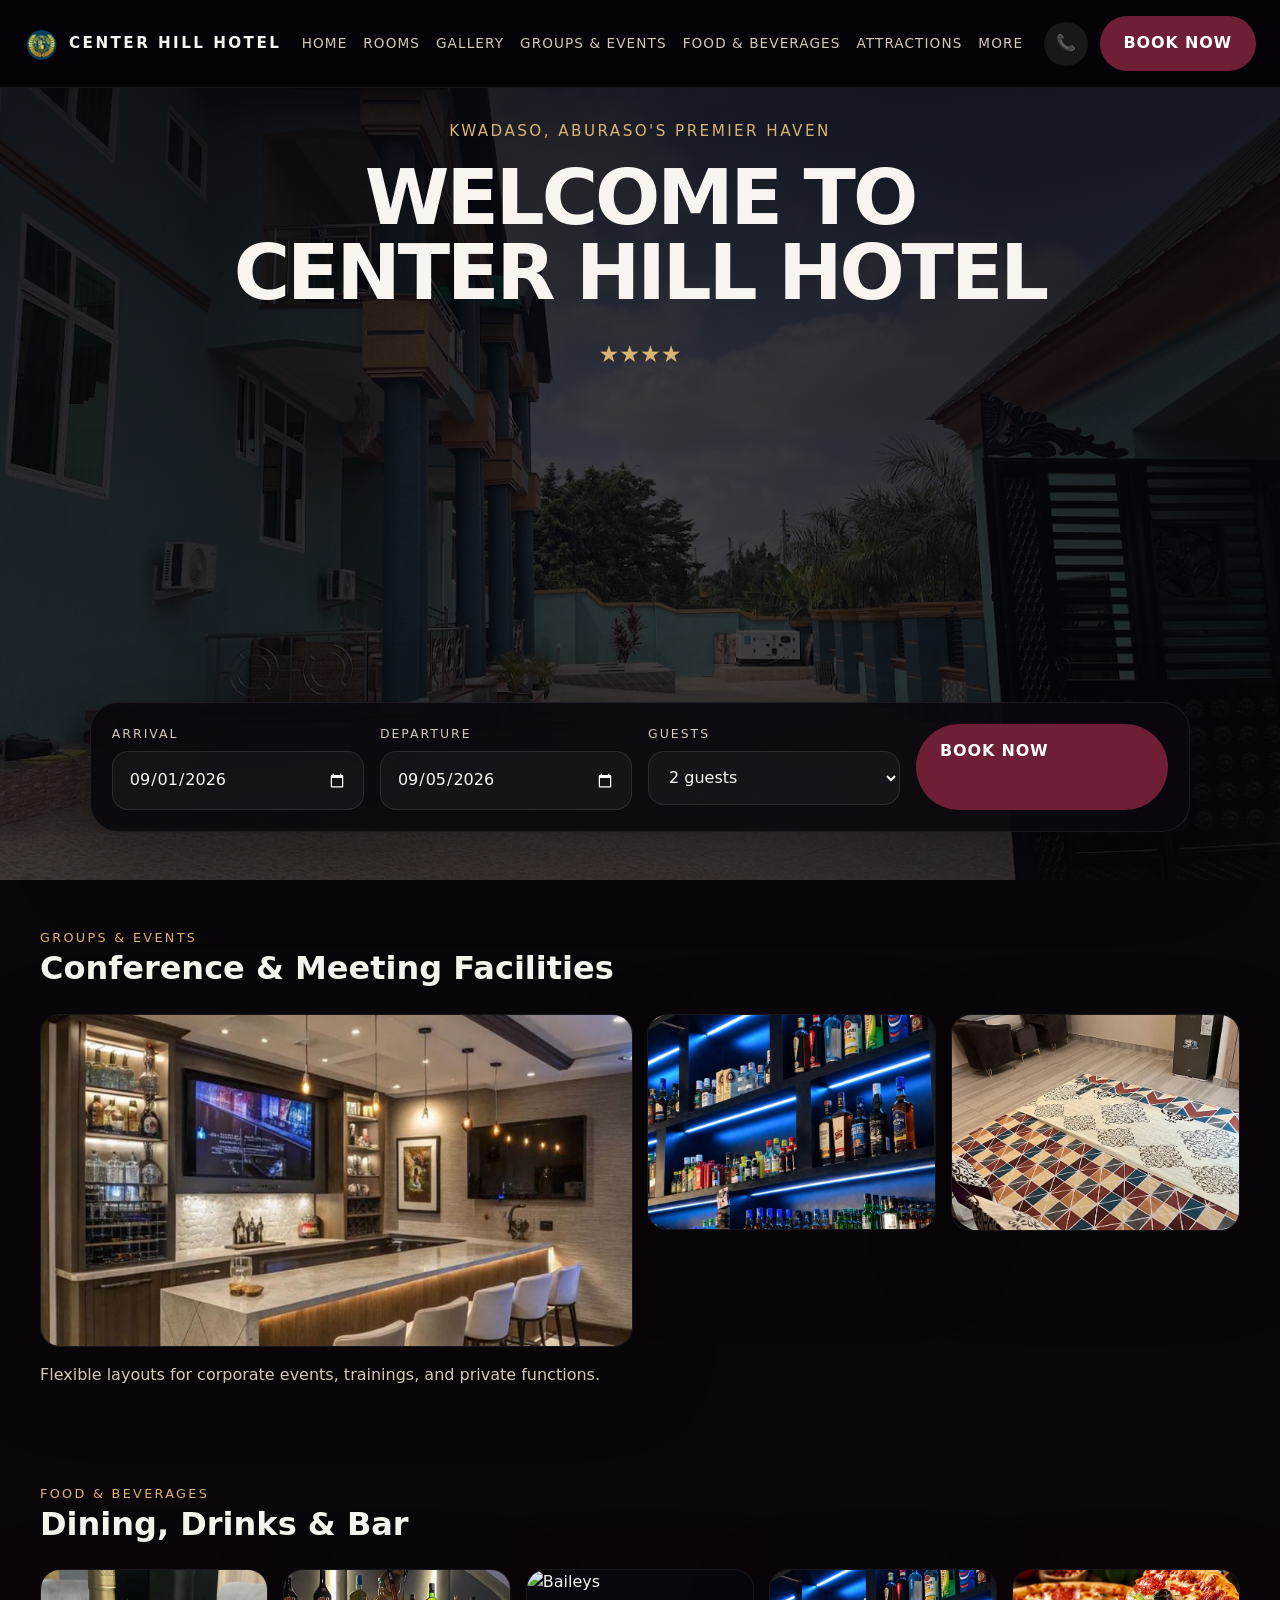
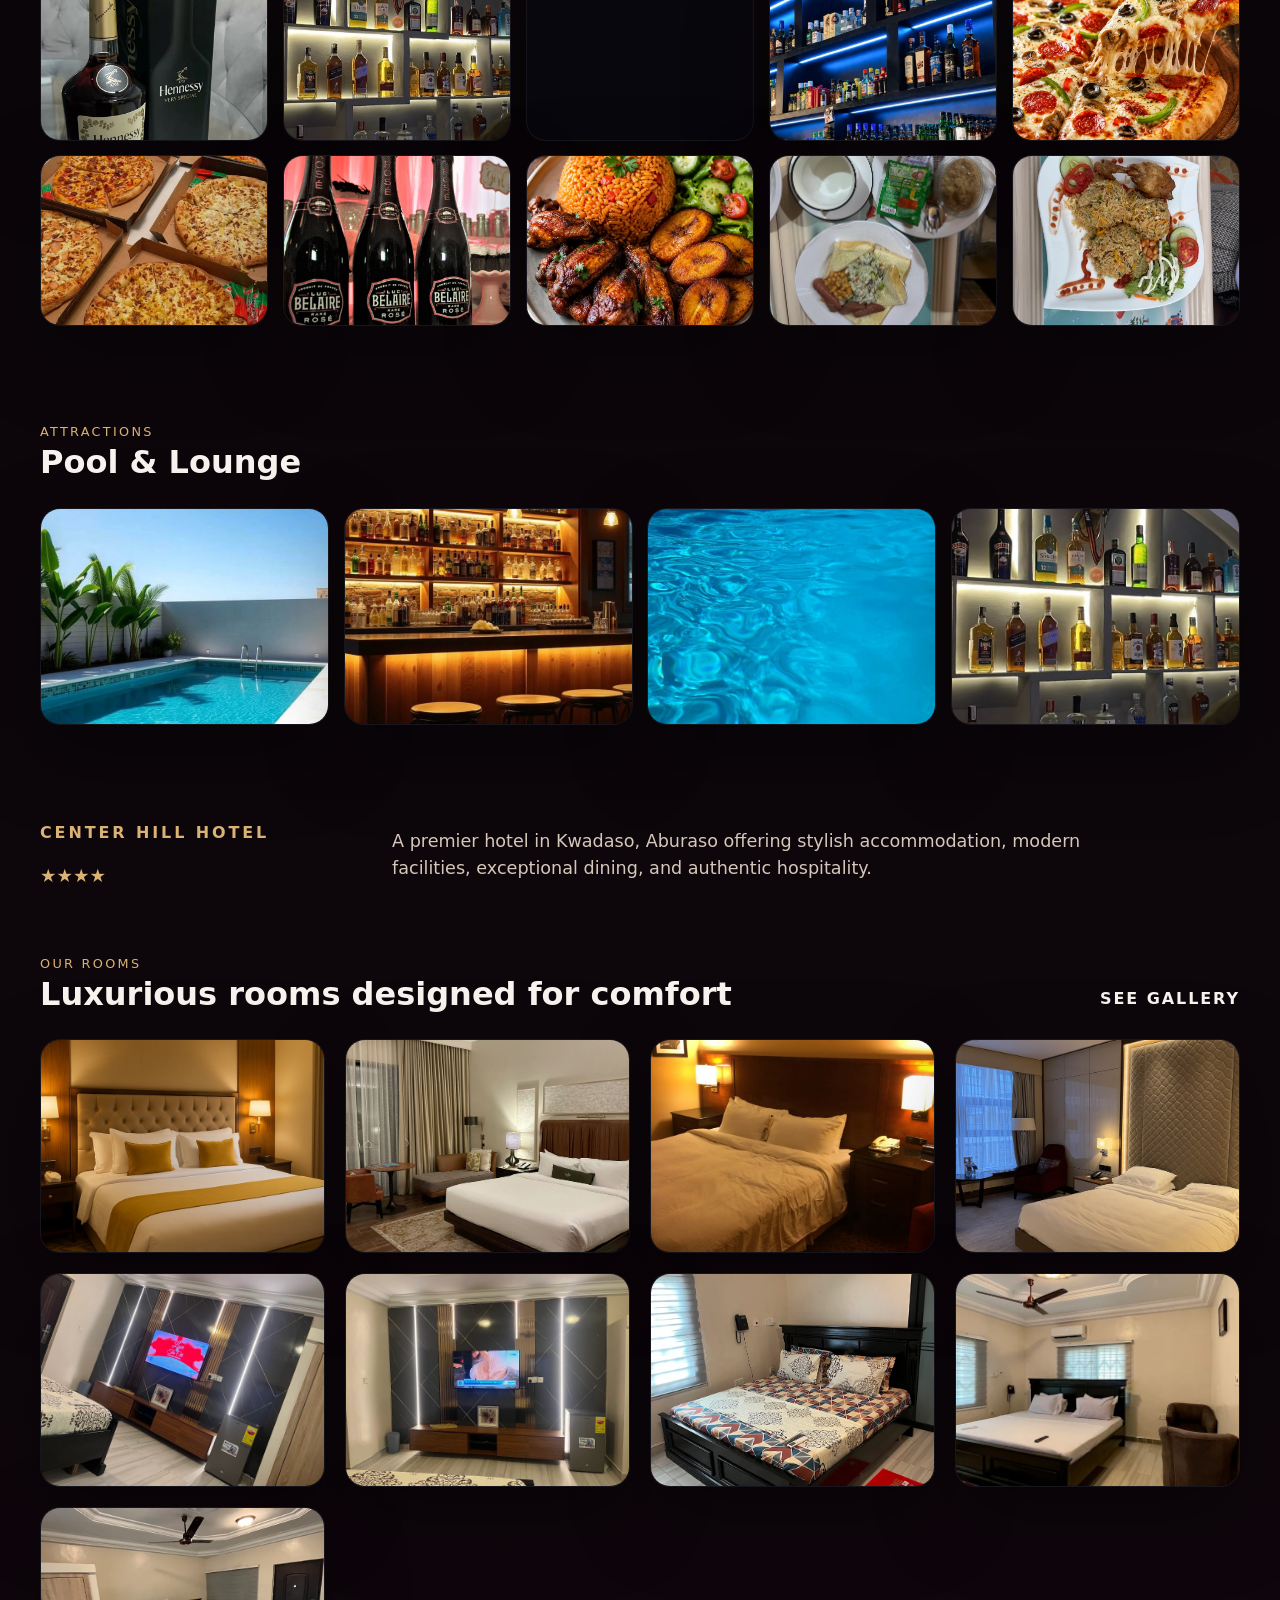
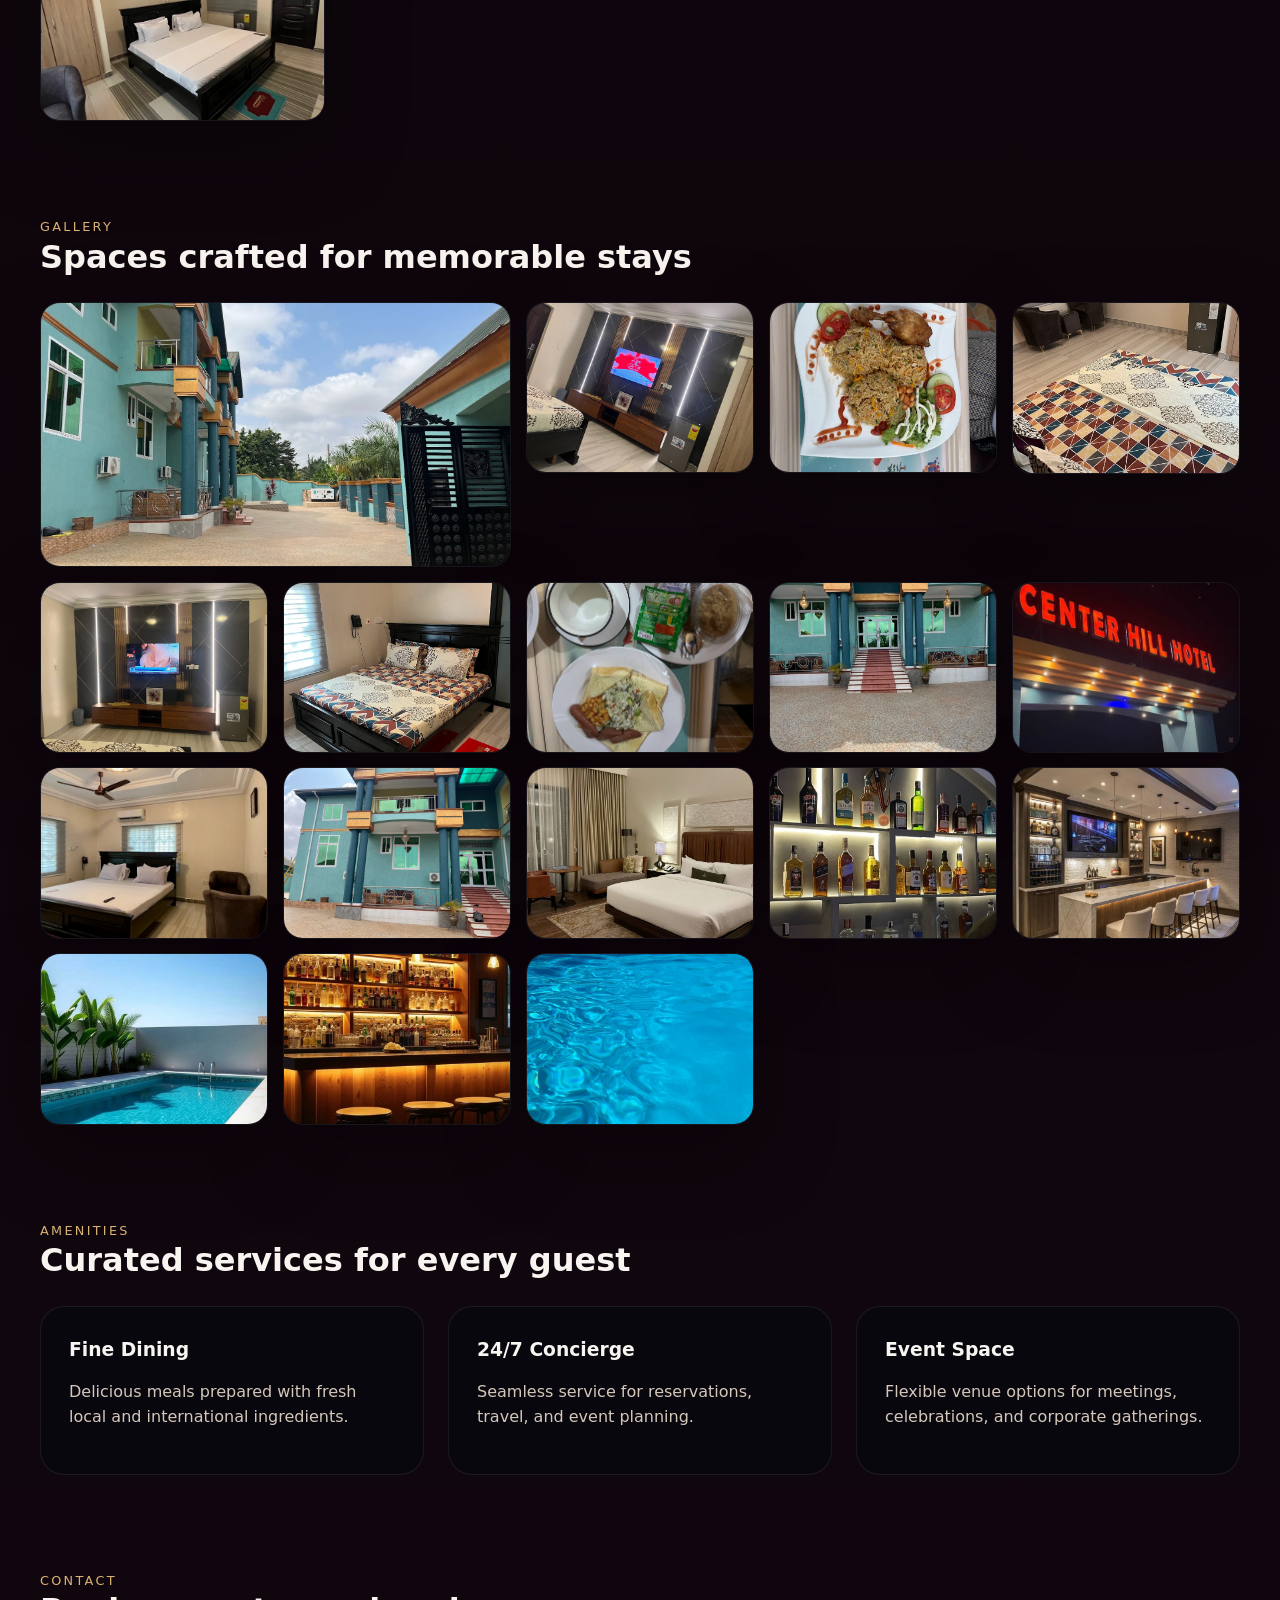
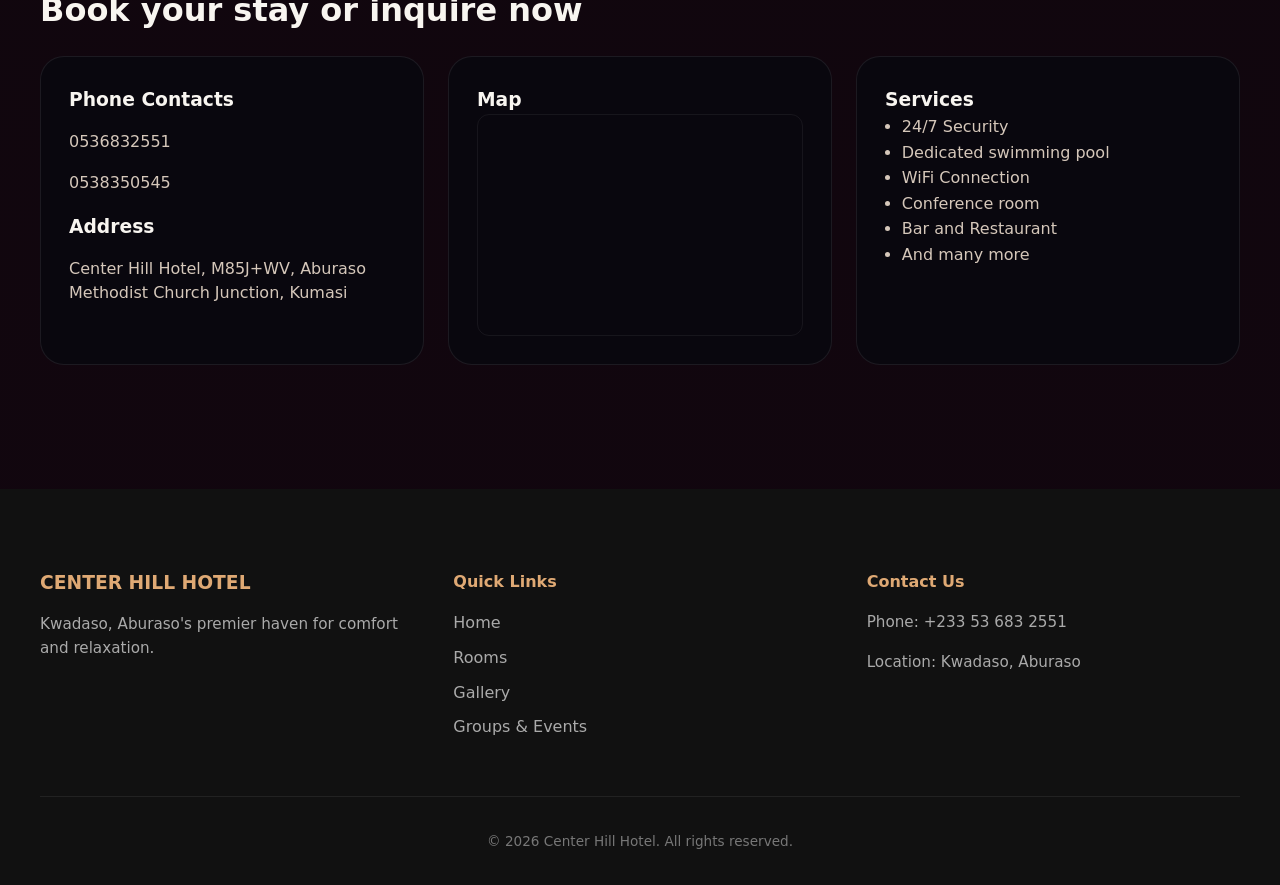
==== index.html @ 4c70d8c8 "Center Hill Hotel" ====
<!DOCTYPE html>
<html lang="en">
<head>
  <meta charset="UTF-8" />
  <meta name="viewport" content="width=device-width, initial-scale=1.0" />
  <title>CENTER HILL HOTEL</title>
  <link rel="stylesheet" href="styles.css" />
  <link rel="icon" type="image/png" href="logo.png" />
</head>
<body>
  <header class="site-header">
    <div class="header-inner">
      <div class="brand">
          <img src="logo.png" alt="Logo" class="header-logo">
        <span class="brand-logo">CENTER HILL HOTEL</span>
      </div>

      <nav class="site-nav" aria-label="Primary navigation">
        <a href="#home">HOME</a>
        <a href="#rooms">ROOMS</a>
        <a href="#gallery">GALLERY</a>
        <a href="#events">GROUPS & EVENTS</a>
        <a href="#food">FOOD & BEVERAGES</a>
        <a href="#attractions">ATTRACTIONS</a>
        <a href="#more">MORE</a>
      </nav>

      <div class="header-actions">
        <a href="tel:+233536832551" class="phone-action" aria-label="Call hotel">
          <span>📞</span>
        </a>
        <a href="booking.html" class="button button-primary">BOOK NOW</a>
      </div>
    </div>
  </header>

  <main>
    <section class="hero" id="home">
      <div class="hero-overlay"></div>
      <div class="hero-content">
        <p class="hero-subtitle">KWADASO, ABURASO'S PREMIER HAVEN</p>
        <h1>WELCOME TO CENTER HILL HOTEL</h1>
        <div class="hero-rating" aria-label="4-star hotel rating">
          <span>★</span><span>★</span><span>★</span><span>★</span>
        </div>
      </div>

      <div class="booking-panel" id="booking">
        <div class="booking-field">
          <label for="arrival">Arrival</label>
          <input type="date" id="arrival" value="2026-09-01" />
        </div>
        <div class="booking-field">
          <label for="departure">Departure</label>
          <input type="date" id="departure" value="2026-09-05" />
        </div>
        <div class="booking-field">
          <label for="guests">Guests</label>
          <select id="guests">
            <option>1 guest</option>
            <option selected>2 guests</option>
            <option>3 guests</option>
            <option>4 guests</option>
          </select>
        </div>
        <a class="button button-secondary" href="booking.html" role="button">BOOK NOW</a>
      </div>
    </section>

    <section class="section" id="events">
      <div class="section-header">
        <div>
          <p class="section-label">GROUPS & EVENTS</p>
          <h2>Conference & Meeting Facilities</h2>
        </div>
      </div>
      <div class="gallery-grid">
        <div class="gallery-card large-card">
          <img src="281543726623236.jpeg" alt="Conference room" />
        </div>
        <div class="gallery-card">
          <img src="bar.jpg" alt="Event bar" />
        </div>
        <div class="gallery-card">
          <img src="unnamed (3).jpeg" alt="Meeting setup" />
        </div>
      </div>
      <div style="margin-top:1rem;color:var(--text-muted)">Flexible layouts for corporate events, trainings, and private functions.</div>
    </section>

    <section class="section" id="food">
      <div class="section-header">
        <div>
          <p class="section-label">FOOD & BEVERAGES</p>
          <h2>Dining, Drinks & Bar</h2>
        </div>
      </div>
      <div class="gallery-grid">
        <div class="gallery-card"><img src="44543483812565491.jpg" alt="Food item" /></div>
        <div class="gallery-card"><img src="589267932539484603.jpeg" alt="Bar lounge" /></div>
        <div class="gallery-card"><img src="Baileys Caramel Salé.jpg" alt="Baileys" /></div>
        <div class="gallery-card"><img src="bar.jpg" alt="Bar" /></div>
        <div class="gallery-card"><img src="Delicious pizza.jpg" alt="Pizza" /></div>
        <div class="gallery-card"><img src="eat.jpg" alt="Dining" /></div>
        <div class="gallery-card"><img src="Luc Belaire Rare Rose from France.jpg" alt="Luc Belaire" /></div>
        <div class="gallery-card"><img src="Smoky Chicken, Jollof Rice & Sweet Fried Plantains.jpg" alt="Local dish" /></div>
        <div class="gallery-card"><img src="unnamed (7).jpeg" alt="Restaurant dining" /></div>
        <div class="gallery-card"><img src="unnamed (2).jpeg" alt="Food detail" /></div>
      </div>
    </section>

    <section class="section" id="attractions">
      <div class="section-header">
        <div>
          <p class="section-label">ATTRACTIONS</p>
          <h2>Pool & Lounge</h2>
        </div>
      </div>
      <div class="gallery-grid">
        <div class="gallery-card"><img src="22 Swimming Pool Designs for Refreshing Outdoor_.jpeg" alt="Swimming pool" /></div>
        <div class="gallery-card"><img src="30+ Modern Home Bar Ideas With Rustic And Industrial Touches - Terra Purely.jpeg" alt="Bar ideas" /></div>
        <div class="gallery-card"><img src="Summer pool .jpeg" alt="Outdoor pool" /></div>
        <div class="gallery-card"><img src="589267932539484603.jpeg" alt="Poolside bar" /></div>
      </div>
    </section>

    <section class="intro-section">
      <div class="intro-text">
        <p class="small-label">CENTER HILL HOTEL</p>
        <div class="intro-rating" aria-label="4-star hotel rating">
          <span>★</span><span>★</span><span>★</span><span>★</span>
        </div>
      </div>
      <p class="intro-copy">
        A premier hotel in Kwadaso, Aburaso offering stylish accommodation, modern facilities, exceptional dining, and authentic hospitality.
      </p>
    </section>

    <section class="section" id="rooms">
      <div class="section-header">
        <div>
          <p class="section-label">OUR ROOMS</p>
          <h2>Luxurious rooms designed for comfort</h2>
        </div>
        <a href="#gallery" class="section-link">See gallery</a>
      </div>
      <div class="room-grid">
        <article class="room-card"><img src="City View from Room.jpeg" alt="City view room" /><div class="room-card-body"><h3>City View Room</h3></div></article>
        <article class="room-card"><img src="Luxury hotel room.jpeg" alt="Luxury room" /><div class="room-card-body"><h3>Luxury Room</h3></div></article>
        <article class="room-card"><img src="My room in Marriot  Hotel in Connecticut .jpeg" alt="Marriott style room" /><div class="room-card-body"><h3>Premium Suite</h3></div></article>
        <article class="room-card"><img src="room.jpeg" alt="Standard room" /><div class="room-card-body"><h3>Standard Room</h3></div></article>
        <article class="room-card"><img src="unnamed (1).jpeg" alt="Signature suite" /><div class="room-card-body"><h3>Signature Suite</h3></div></article>
        <article class="room-card"><img src="unnamed (5).jpeg" alt="Deluxe room" /><div class="room-card-body"><h3>Deluxe Room</h3></div></article>
        <article class="room-card"><img src="unnamed (6).jpeg" alt="Superior room" /><div class="room-card-body"><h3>Superior Room</h3></div></article>
        <article class="room-card"><img src="unnamed (10).jpeg" alt="Family room" /><div class="room-card-body"><h3>Family Room</h3></div></article>
        <article class="room-card"><img src="unnamed.jpeg" alt="Comfort room" /><div class="room-card-body"><h3>Comfort Room</h3></div></article>
      </div>
    </section>

    <section class="section" id="gallery">
      <div class="section-header">
        <div>
          <p class="section-label">GALLERY</p>
          <h2>Spaces crafted for memorable stays</h2>
        </div>
      </div>
      <div class="gallery-grid">
        <div class="gallery-card large-card">
          <img src="unnamed (12).jpeg" alt="Hotel entrance and exterior" />
        </div>
        <div class="gallery-card">
          <img src="unnamed (1).jpeg" alt="Luxury suite" />
        </div>
        <div class="gallery-card">
          <img src="unnamed (2).jpeg" alt="Interior corridor" />
        </div>
        <div class="gallery-card">
          <img src="unnamed (3).jpeg" alt="Reception lounge" />
        </div>
        <div class="gallery-card">
          <img src="unnamed (5).jpeg" alt="Guest seating area" />
        </div>
        <div class="gallery-card">
          <img src="unnamed (6).jpeg" alt="Bedroom interior" />
        </div>
        <div class="gallery-card">
          <img src="unnamed (7).jpeg" alt="Dining and lounge area" />
        </div>
        <div class="gallery-card">
          <img src="unnamed (8).jpeg" alt="Elegant hotel interior" />
        </div>
        <div class="gallery-card">
          <img src="unnamed (9).jpeg" alt="Relaxing seating" />
        </div>
        <div class="gallery-card">
          <img src="unnamed (10).jpeg" alt="Hotel feature detail" />
        </div>
        <div class="gallery-card">
          <img src="unnamed (11).jpeg" alt="Comfortable lounge" />
        </div>
        <div class="gallery-card">
          <img src="Luxury hotel room.jpg" alt="Stylish hotel feature" />
        </div>
        <div class="gallery-card">
          <img src="589267932539484603.jpeg" alt="Bar lounge detail" />
        </div>
        <div class="gallery-card">
          <img src="281543726623236.jpeg" alt="Hotel interior feature" />
        </div>
        <div class="gallery-card">
          <img src="22 Swimming Pool Designs for Refreshing Outdoor_.jpeg" alt="Outdoor pool area" />
        </div>
        <div class="gallery-card">
          <img src="30+ Modern Home Bar Ideas With Rustic And Industrial Touches - Terra Purely.jpeg" alt="Beverage lounge" />
        </div>
        <div class="gallery-card">
          <img src="Summer pool .jpeg" alt="Swimming pool area" />
        </div>
      </div>
    </section>

    <section class="section" id="amenities">
      <div class="section-header">
        <div>
          <p class="section-label">AMENITIES</p>
          <h2>Curated services for every guest</h2>
        </div>
      </div>
      <div class="amenities-grid">
        <div class="amenity-item">
          <h3>Fine Dining</h3>
          <p>Delicious meals prepared with fresh local and international ingredients.</p>
        </div>
        <div class="amenity-item">
          <h3>24/7 Concierge</h3>
          <p>Seamless service for reservations, travel, and event planning.</p>
        </div>
        <div class="amenity-item">
          <h3>Event Space</h3>
          <p>Flexible venue options for meetings, celebrations, and corporate gatherings.</p>
        </div>
      </div>
    </section>

    <section class="section contact-section" id="contact">
      <div class="section-header">
        <div>
          <p class="section-label">CONTACT</p>
          <h2>Book your stay or inquire now</h2>
        </div>
      </div>
      <div class="contact-grid">
        <div>
          <h3>Phone Contacts</h3>
          <p><a href="tel:+233536832551">0536832551</a></p>
          <p><a href="tel:+233538350545">0538350545</a></p>
          <h3 style="margin-top:1rem">Address</h3>
          <p>Center Hill Hotel, M85J+WV, Aburaso Methodist Church Junction, Kumasi</p>
        </div>
        <div>
          <h3>Map</h3>
          <div style="border-radius:12px;overflow:hidden;border:1px solid rgba(255,255,255,0.06)">
            <iframe
              src="https://www.google.com/maps?q=Center+Hill+Hotel+M85J+WV+Aburaso+Methodist+Church+Junction+Kumasi&output=embed"
              width="100%"
              height="220"
              style="border:0;display:block"
              loading="lazy"
              referrerpolicy="no-referrer-when-downgrade"></iframe>
          </div>
        </div>
        <div>
          <h3>Services</h3>
          <ul style="color:var(--text-muted);margin:0;padding-left:1.05rem;line-height:1.6">
            <li>24/7 Security</li>
            <li>Dedicated swimming pool</li>
            <li>WiFi Connection</li>
            <li>Conference room</li>
            <li>Bar and Restaurant</li>
            <li>And many more</li>
          </ul>
        </div>
      </div>
    </section>
  </main>
  <footer class="site-footer">
    <div class="footer-inner">
        <div class="footer-brand">
            <h3>CENTER HILL HOTEL</h3>
            <p>Kwadaso, Aburaso's premier haven for comfort and relaxation.</p>
        </div>
        <div class="footer-links">
            <h4>Quick Links</h4>
            <ul>
                <li><a href="#home">Home</a></li>
                <li><a href="#rooms">Rooms</a></li>
                <li><a href="#gallery">Gallery</a></li>
                <li><a href="#events">Groups & Events</a></li>
            </ul>
        </div>
        <div class="footer-contact">
            <h4>Contact Us</h4>
            <p>Phone: +233 53 683 2551</p>
            <p>Location: Kwadaso, Aburaso</p>
        </div>
    </div>
    <div class="footer-bottom">
        <p>&copy; 2026 Center Hill Hotel. All rights reserved.</p>
    </div>
</footer>
</body>
</html>
---- styles.css ----
:root {
  color-scheme: dark;
  --bg: #080308;
  --panel: rgba(5, 4, 11, 0.9);
  --surface: rgba(255, 255, 255, 0.98);
  --text: #f8f5f0;
  --text-muted: #d5c7ba;
  --accent: #6e1f35;
  --accent-strong: #4a1020;
  --gold: #d9b274;
  --border: rgba(255, 255, 255, 0.1);
  --shadow: 0 28px 80px rgba(0, 0, 0, 0.35);
}

* {
  box-sizing: border-box;
}

html, body {
  margin: 0;
  min-height: 100%;
  font-family: Inter, system-ui, -apple-system, BlinkMacSystemFont, "Segoe UI", sans-serif;
  background: linear-gradient(180deg, #090608 0%, #12060f 100%);
  color: var(--text);
}

body {
  line-height: 1.55;
}

a {
  color: inherit;
  text-decoration: none;
}

button,
input,
select {
  font: inherit;
}

.site-header {
  position: sticky;
  top: 0;
  z-index: 50;
  background: rgba(6, 4, 9, 0.92);
  border-bottom: 1px solid rgba(255, 255, 255, 0.08);
  backdrop-filter: blur(18px);
}

.header-inner {
  max-width: 1280px;
  margin: 0 auto;
  display: flex;
  align-items: center;
  justify-content: space-between;
  gap: 1rem;
  padding: 1rem 1.5rem;
}

.brand {
  font-weight: 700;
  letter-spacing: 0.16em;
  text-transform: uppercase;
  font-size: 0.95rem;
}

.site-nav {
  display: flex;
  flex-wrap: wrap;
  justify-content: center;
  gap: 1rem;
  flex: 1;
}

.site-nav a {
  font-size: 0.85rem;
  letter-spacing: 0.08em;
  color: var(--text-muted);
  transition: color 0.24s ease;
}

.site-nav a:hover {
  color: var(--text);
}

.header-actions {
  display: flex;
  align-items: center;
  gap: 0.75rem;
}

.phone-action {
  display: inline-flex;
  align-items: center;
  justify-content: center;
  width: 44px;
  height: 44px;
  border-radius: 50%;
  background: rgba(255, 255, 255, 0.08);
  color: var(--text);
}

.button {
  border: none;
  border-radius: 999px;
  padding: 0.95rem 1.5rem;
  font-weight: 700;
  letter-spacing: 0.05em;
  cursor: pointer;
}

.button-primary,
.button-secondary {
  background: var(--accent);
  color: white;
}

.hero {
  position: relative;
  min-height: 88vh;
  background-image: linear-gradient(180deg, rgba(7, 5, 10, 0.82) 0%, rgba(7, 5, 10, 0.6) 100%), url("unnamed (12).jpeg");
  background-size: cover;
  background-position: center;
  display: flex;
  flex-direction: column;
  justify-content: center;
  align-items: center;
  padding: 2rem 1.5rem 3rem;
}

.hero-overlay {
  position: absolute;
  inset: 0;
  background: radial-gradient(circle at center, rgba(12, 8, 16, 0.12) 0%, rgba(5, 4, 11, 0.42) 60%);
  z-index: 0;
}

.hero-content,
.booking-panel,
.intro-section,
.section {
  position: relative;
  width: min(1200px, 100%);
  margin: 0 auto;
}

.hero-content {
  text-align: center;
  z-index: 2;
  max-width: 820px;
}

.hero-subtitle {
  margin: 0 0 1rem;
  font-size: 0.95rem;
  letter-spacing: 0.16em;
  color: var(--gold);
}

.hero h1 {
  margin: 0;
  font-size: clamp(3rem, 6vw, 5.8rem);
  line-height: 0.98;
  letter-spacing: -0.04em;
}

.hero-rating {
  margin-top: 1.6rem;
  font-size: 1.45rem;
  color: var(--gold);
}

.booking-panel {
  z-index: 3;
  margin-top: auto;
  width: min(1100px, 100%);
  display: grid;
  grid-template-columns: repeat(4, minmax(0, 1fr));
  gap: 1rem;
  padding: 1.3rem;
  background: rgba(10, 8, 15, 0.92);
  border: 1px solid rgba(255, 255, 255, 0.08);
  border-radius: 28px;
  box-shadow: var(--shadow);
}

.booking-field {
  display: flex;
  flex-direction: column;
  gap: 0.5rem;
}

.booking-field label {
  font-size: 0.78rem;
  text-transform: uppercase;
  letter-spacing: 0.16em;
  color: var(--text-muted);
}

.booking-field input,
.booking-field select {
  width: 100%;
  border: 1px solid rgba(255, 255, 255, 0.1);
  border-radius: 16px;
  padding: 0.95rem 1rem;
  background: rgba(255, 255, 255, 0.04);
  color: var(--text);
}

.booking-field input::placeholder,
.booking-field select::placeholder {
  color: var(--text-muted);
}

.intro-section {
  display: grid;
  grid-template-columns: 320px 1fr;
  gap: 2rem;
  align-items: center;
  padding: 3rem 0 1rem;
}

.intro-text {
  display: flex;
  flex-direction: column;
  gap: 1rem;
}

.small-label {
  margin: 0;
  color: var(--gold);
  font-weight: 700;
  letter-spacing: 0.18em;
}

.intro-rating {
  color: var(--gold);
  font-size: 1.15rem;
}

.intro-copy {
  margin: 0;
  font-size: 1.1rem;
  max-width: 720px;
  color: var(--text-muted);
}

.section {
  padding: 3rem 0;
}

.section-header {
  display: flex;
  justify-content: space-between;
  align-items: flex-end;
  gap: 1rem;
  margin-bottom: 1.75rem;
}

.section-label {
  margin: 0;
  font-size: 0.8rem;
  letter-spacing: 0.18em;
  color: var(--gold);
}

.section h2,
.section h3 {
  margin: 0.25rem 0 0;
}

.section h2 {
  font-size: clamp(2rem, 2.4vw, 3rem);
  line-height: 1.05;
}

.section-link {
  color: var(--text);
  font-weight: 700;
  text-transform: uppercase;
  letter-spacing: 0.12em;
}

.room-grid {
  display: grid;
  grid-template-columns: repeat(auto-fit, minmax(260px, 1fr));
  gap: 1.25rem;
}

.room-card,
.gallery-card {
  overflow: hidden;
  border-radius: 20px;
  border: 1px solid rgba(255, 255, 255, 0.06);
  background: rgba(10, 8, 15, 0.94);
  box-shadow: var(--shadow);
  aspect-ratio: 4 / 3;
  display: block;
}

.room-card img,
.gallery-card img {
  width: 100%;
  height: 100%;
  display: block;
  object-fit: cover;
}

.room-card-body {
  padding: 1.35rem;
}

.room-card-body h3 {
  margin: 0 0 0.75rem;
  font-size: 1.2rem;
}

.room-card-body p {
  margin: 0;
  color: var(--text-muted);
}

.gallery-grid {
  display: grid;
  grid-template-columns: repeat(auto-fit, minmax(220px, 1fr));
  gap: 0.9rem;
}

.gallery-card.large-card {
  grid-column: span 2;
  aspect-ratio: 16 / 9;
}


.amenities-grid,
.contact-grid {
  display: grid;
  grid-template-columns: repeat(3, minmax(0, 1fr));
  gap: 1.5rem;
}

.amenity-item,
.contact-grid > div {
  padding: 1.75rem;
  border-radius: 24px;
  background: rgba(10, 8, 15, 0.95);
  border: 1px solid rgba(255, 255, 255, 0.08);
}

.amenity-item h3,
.contact-grid h3 {
  margin-top: 0;
}

.amenity-item p,
.contact-grid p {
  color: var(--text-muted);
}

.contact-section {
  padding-bottom: 4rem;
}

@media (max-width: 1024px) {
  .site-nav {
    justify-content: flex-start;
  }

  .hero {
    min-height: 76vh;
    padding-top: 3.5rem;
  }

  .booking-panel {
    grid-template-columns: repeat(2, minmax(0, 1fr));
  }

  .intro-section,
  .amenities-grid,
  .contact-grid {
    grid-template-columns: 1fr;
  }

  .gallery-grid {
    grid-template-columns: repeat(2, minmax(0, 1fr));
  }

  .gallery-card.large-card {
    grid-column: span 2;
  }
}

@media (max-width: 720px) {
  .header-inner {
    flex-direction: column;
    align-items: stretch;
  }

  .site-nav {
    justify-content: center;
  }

  .booking-panel {
    grid-template-columns: 1fr;
  }

  .hero h1 {
    font-size: 3rem;
  }

  .room-grid,
  .gallery-grid {
    grid-template-columns: 1fr;
  }

  .section-header {
    flex-direction: column;
    align-items: flex-start;
  }
}
.brand {
    display: flex;
    align-items: center;
    gap: 10px; /* Space between logo and text */
}

.header-logo {
    width: 35px; /* Adjust size if needed */
    height: 35px;
    object-fit: contain;
}
.site-footer {
    background-color: #111;
    color: #fff;
    padding: 60px 20px 20px 20px;
    margin-top: 60px;
}

.footer-inner {
    max-width: 1200px;
    margin: 0 auto;
    display: grid;
    grid-template-columns: repeat(auto-fit, minmax(250px, 1fr));
    gap: 40px;
    padding-bottom: 40px;
    border-bottom: 1px solid #222;
}

.footer-brand h3, .footer-links h4, .footer-contact h4 {
    color: #dfa974;
    margin-bottom: 15px;
}

.footer-brand p, .footer-contact p {
    color: #aaa;
    font-size: 0.95rem;
    line-height: 1.6;
}

.footer-links ul {
    list-style: none;
    padding: 0;
}

.footer-links ul li {
    margin-bottom: 10px;
}

.footer-links ul li a {
    color: #aaa;
    text-decoration: none;
    transition: color 0.3s ease;
}

.footer-links ul li a:hover {
    color: #dfa974;
}

.footer-bottom {
    text-align: center;
    padding-top: 20px;
    color: #777;
    font-size: 0.85rem;
}
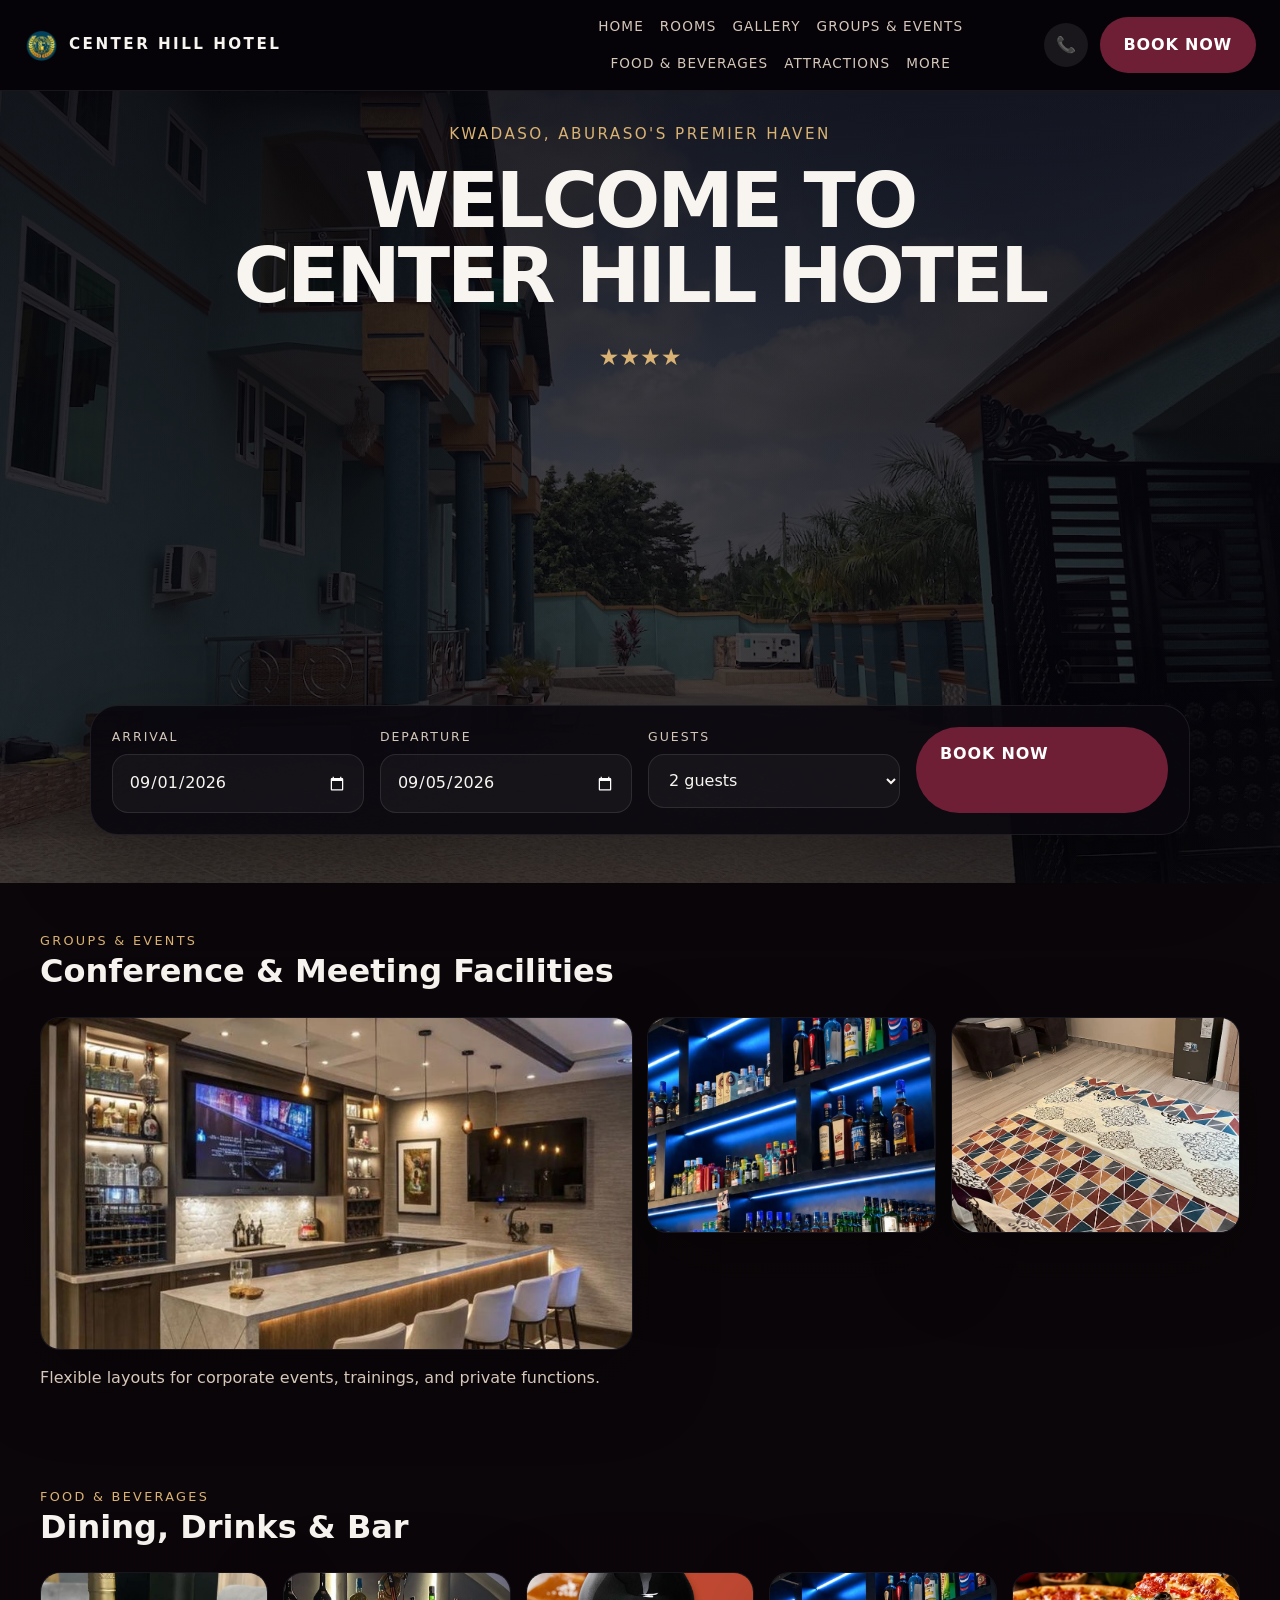
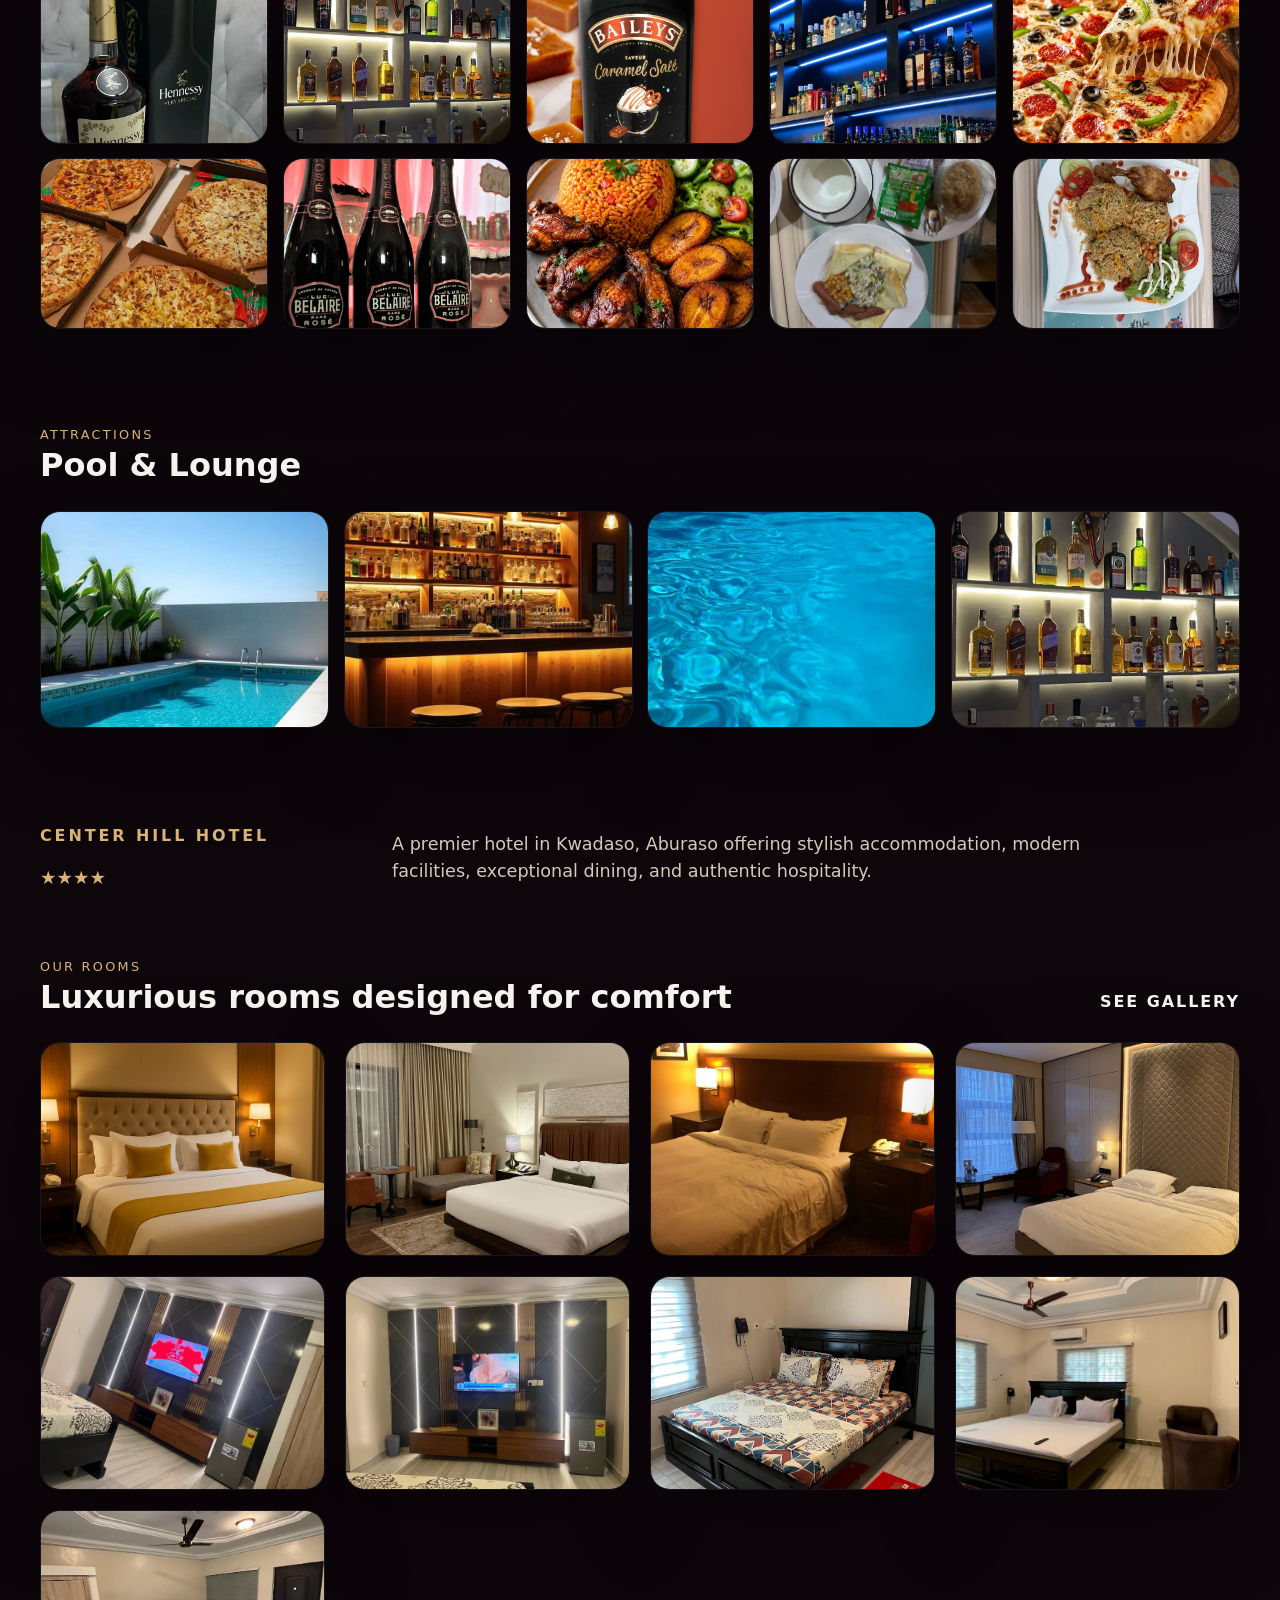
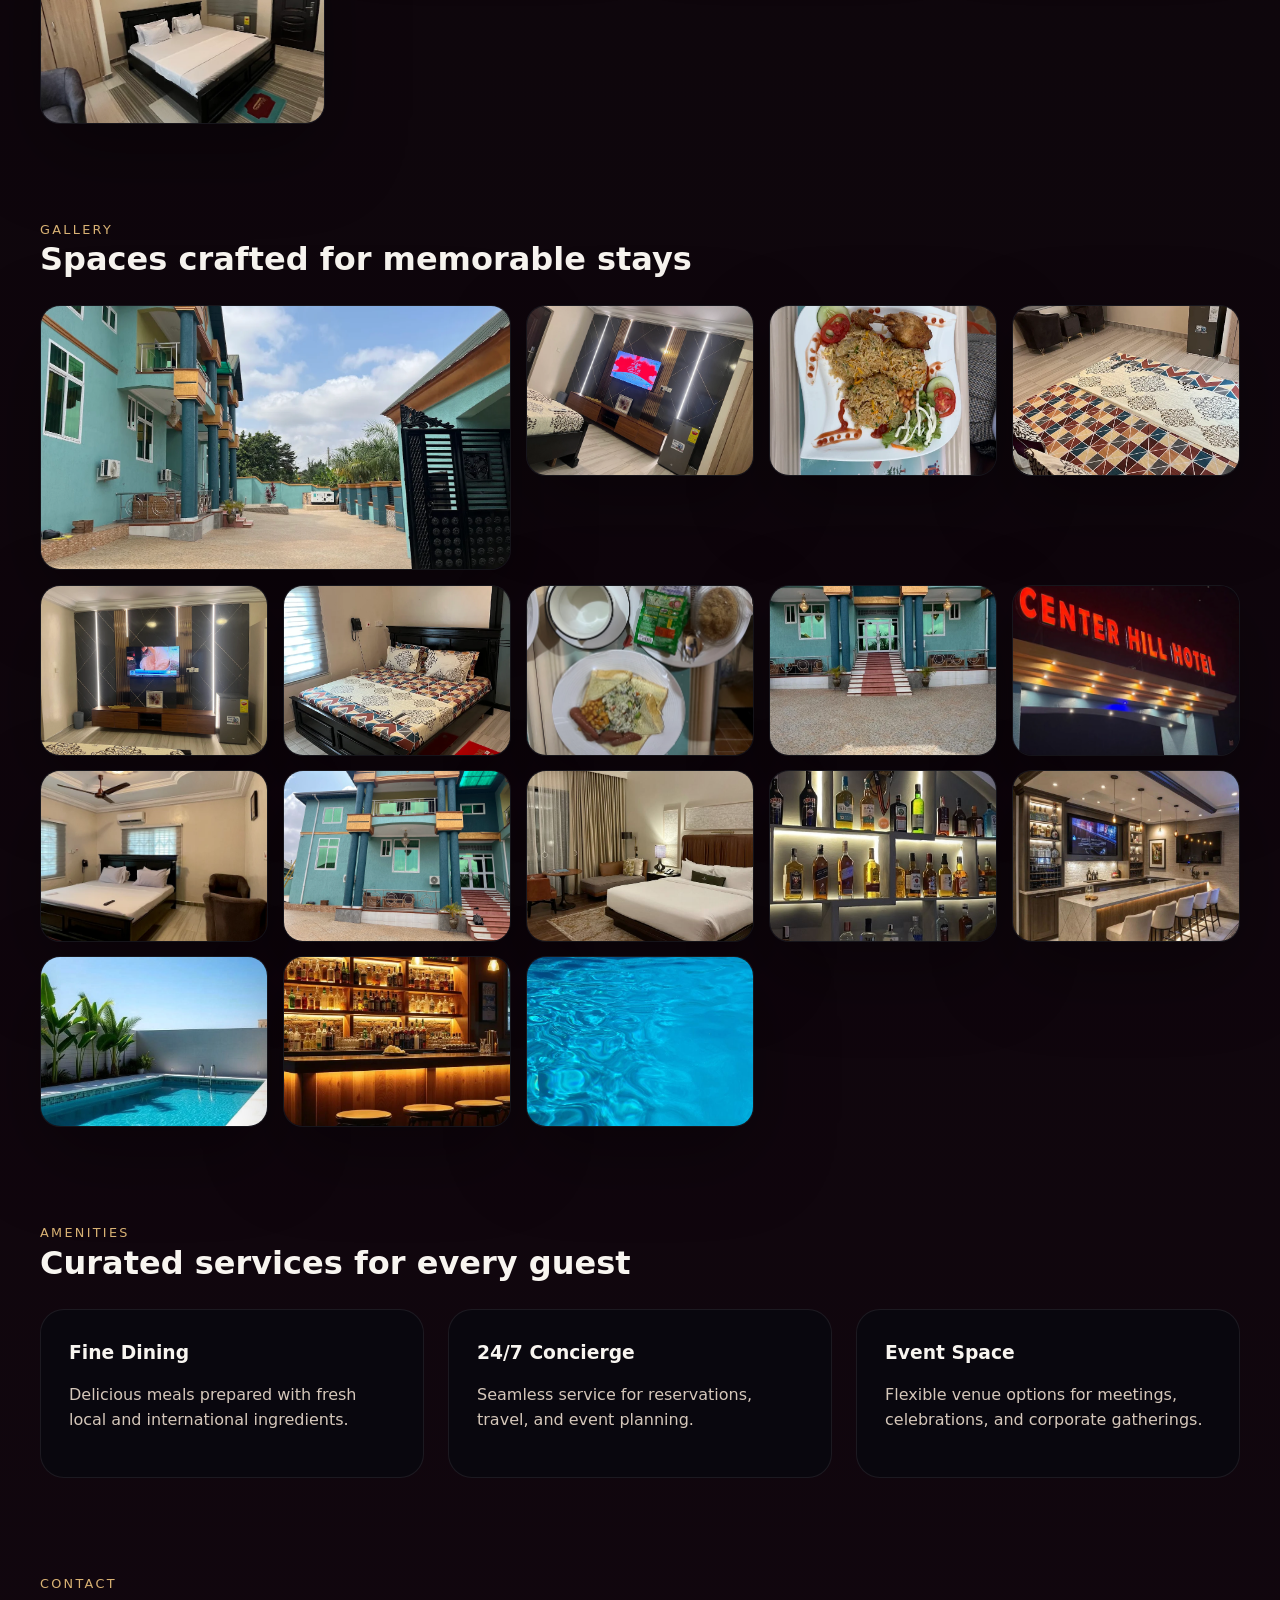
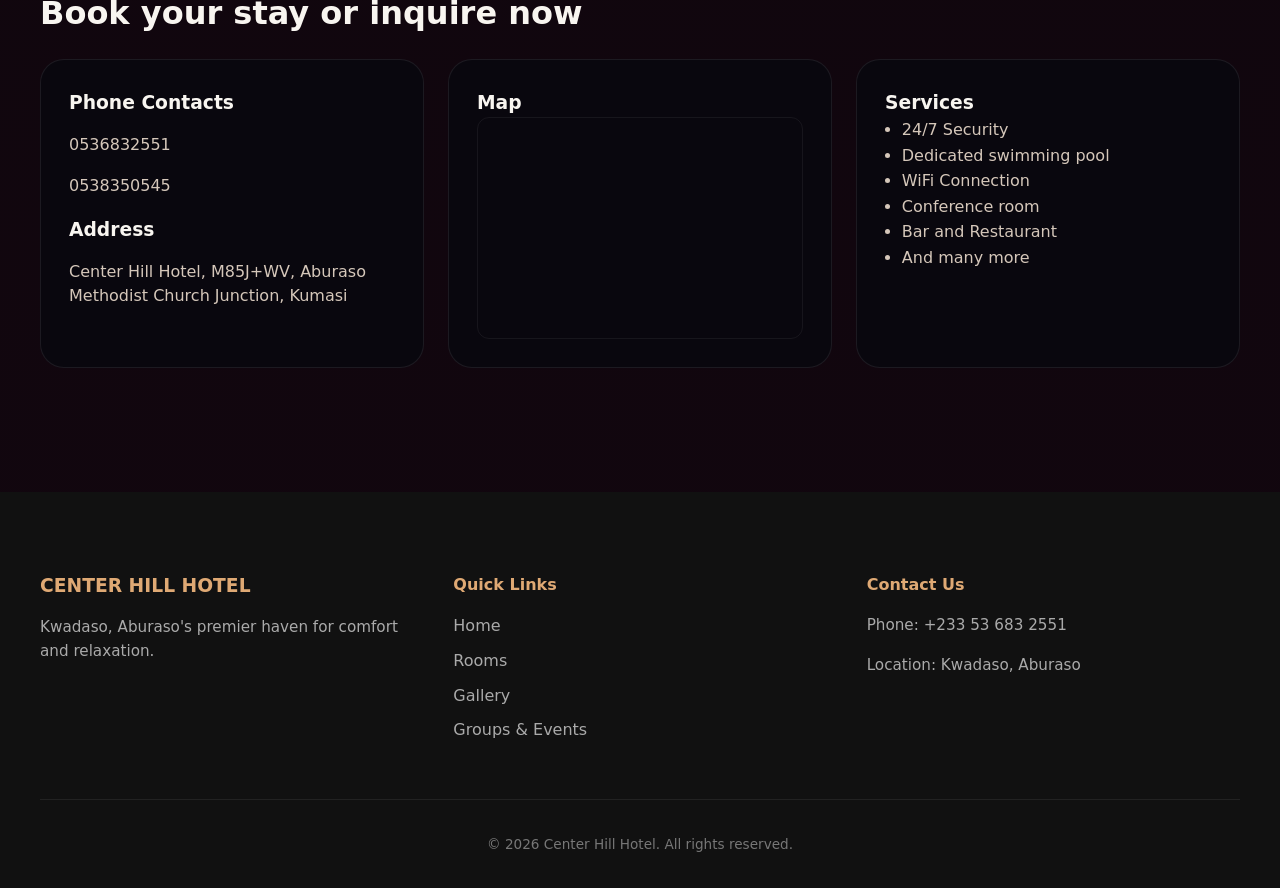
==== commit 48ebb0d4: "Add mobile hamburger and fix Baileys image path" ====
--- a/index.html
+++ b/index.html
@@ -10,12 +10,20 @@
 <body>
   <header class="site-header">
     <div class="header-inner">
-      <div class="brand">
+      <div class="brand-wrap">
+        <div class="brand">
           <img src="logo.png" alt="Logo" class="header-logo">
-        <span class="brand-logo">CENTER HILL HOTEL</span>
-      </div>
-
-      <nav class="site-nav" aria-label="Primary navigation">
+          <span class="brand-logo">CENTER HILL HOTEL</span>
+        </div>
+
+        <button class="mobile-menu-toggle" type="button" aria-expanded="false" aria-controls="siteNav" aria-label="Toggle navigation">
+          <span></span>
+          <span></span>
+          <span></span>
+        </button>
+      </div>
+
+      <nav id="siteNav" class="site-nav" aria-label="Primary navigation">
         <a href="#home">HOME</a>
         <a href="#rooms">ROOMS</a>
         <a href="#gallery">GALLERY</a>
@@ -98,7 +106,7 @@
       <div class="gallery-grid">
         <div class="gallery-card"><img src="44543483812565491.jpg" alt="Food item" /></div>
         <div class="gallery-card"><img src="589267932539484603.jpeg" alt="Bar lounge" /></div>
-        <div class="gallery-card"><img src="Baileys Caramel Salé.jpg" alt="Baileys" /></div>
+        <div class="gallery-card"><img src="Baileys Caramel Salé.jpg" alt="Baileys" /></div>
         <div class="gallery-card"><img src="bar.jpg" alt="Bar" /></div>
         <div class="gallery-card"><img src="Delicious pizza.jpg" alt="Pizza" /></div>
         <div class="gallery-card"><img src="eat.jpg" alt="Dining" /></div>
@@ -308,5 +316,6 @@
         <p>&copy; 2026 Center Hill Hotel. All rights reserved.</p>
     </div>
 </footer>
+<script src="script.js"></script>
 </body>
 </html>
--- a/styles.css
+++ b/styles.css
@@ -58,7 +58,18 @@
   padding: 1rem 1.5rem;
 }
 
+.brand-wrap {
+  display: flex;
+  align-items: center;
+  justify-content: space-between;
+  gap: 1rem;
+  flex: 1;
+}
+
 .brand {
+  display: flex;
+  align-items: center;
+  gap: 10px;
   font-weight: 700;
   letter-spacing: 0.16em;
   text-transform: uppercase;
@@ -391,14 +402,83 @@
   }
 }
 
+.mobile-menu-toggle {
+  display: none;
+}
+
 @media (max-width: 720px) {
   .header-inner {
+    position: relative;
+    display: flex;
+    align-items: center;
+    justify-content: space-between;
+    gap: 0.75rem;
+  }
+
+  .brand-wrap {
+    width: 100%;
+    display: flex;
+    align-items: center;
+    justify-content: space-between;
+  }
+
+  .mobile-menu-toggle {
+    display: inline-flex;
+    flex-direction: column;
+    justify-content: center;
+    align-items: center;
+    gap: 0.28rem;
+    width: 46px;
+    height: 46px;
+    border: 1px solid rgba(255, 255, 255, 0.12);
+    border-radius: 12px;
+    background: rgba(255, 255, 255, 0.04);
+    cursor: pointer;
+    padding: 0;
+    flex-shrink: 0;
+  }
+
+  .mobile-menu-toggle span {
+    display: block;
+    width: 20px;
+    height: 2px;
+    border-radius: 999px;
+    background: var(--text);
+    transition: transform 0.25s ease, opacity 0.25s ease;
+  }
+
+  .site-nav {
+    position: absolute;
+    top: calc(100% + 0.5rem);
+    left: 0;
+    right: 0;
+    display: none;
     flex-direction: column;
     align-items: stretch;
-  }
-
-  .site-nav {
-    justify-content: center;
+    gap: 0;
+    padding: 0.75rem 1rem 0.5rem;
+    background: rgba(12, 10, 15, 0.98);
+    border: 1px solid rgba(255, 255, 255, 0.08);
+    border-radius: 18px;
+    box-shadow: var(--shadow);
+  }
+
+  .site-nav.is-open {
+    display: flex;
+  }
+
+  .site-nav a {
+    padding: 0.9rem 0.35rem;
+    border-bottom: 1px solid rgba(255, 255, 255, 0.08);
+    font-size: 0.82rem;
+  }
+
+  .site-nav a:last-child {
+    border-bottom: none;
+  }
+
+  .header-actions {
+    display: none;
   }
 
   .booking-panel {
@@ -419,14 +499,9 @@
     align-items: flex-start;
   }
 }
-.brand {
-    display: flex;
-    align-items: center;
-    gap: 10px; /* Space between logo and text */
-}
 
 .header-logo {
-    width: 35px; /* Adjust size if needed */
+    width: 35px;
     height: 35px;
     object-fit: contain;
 }
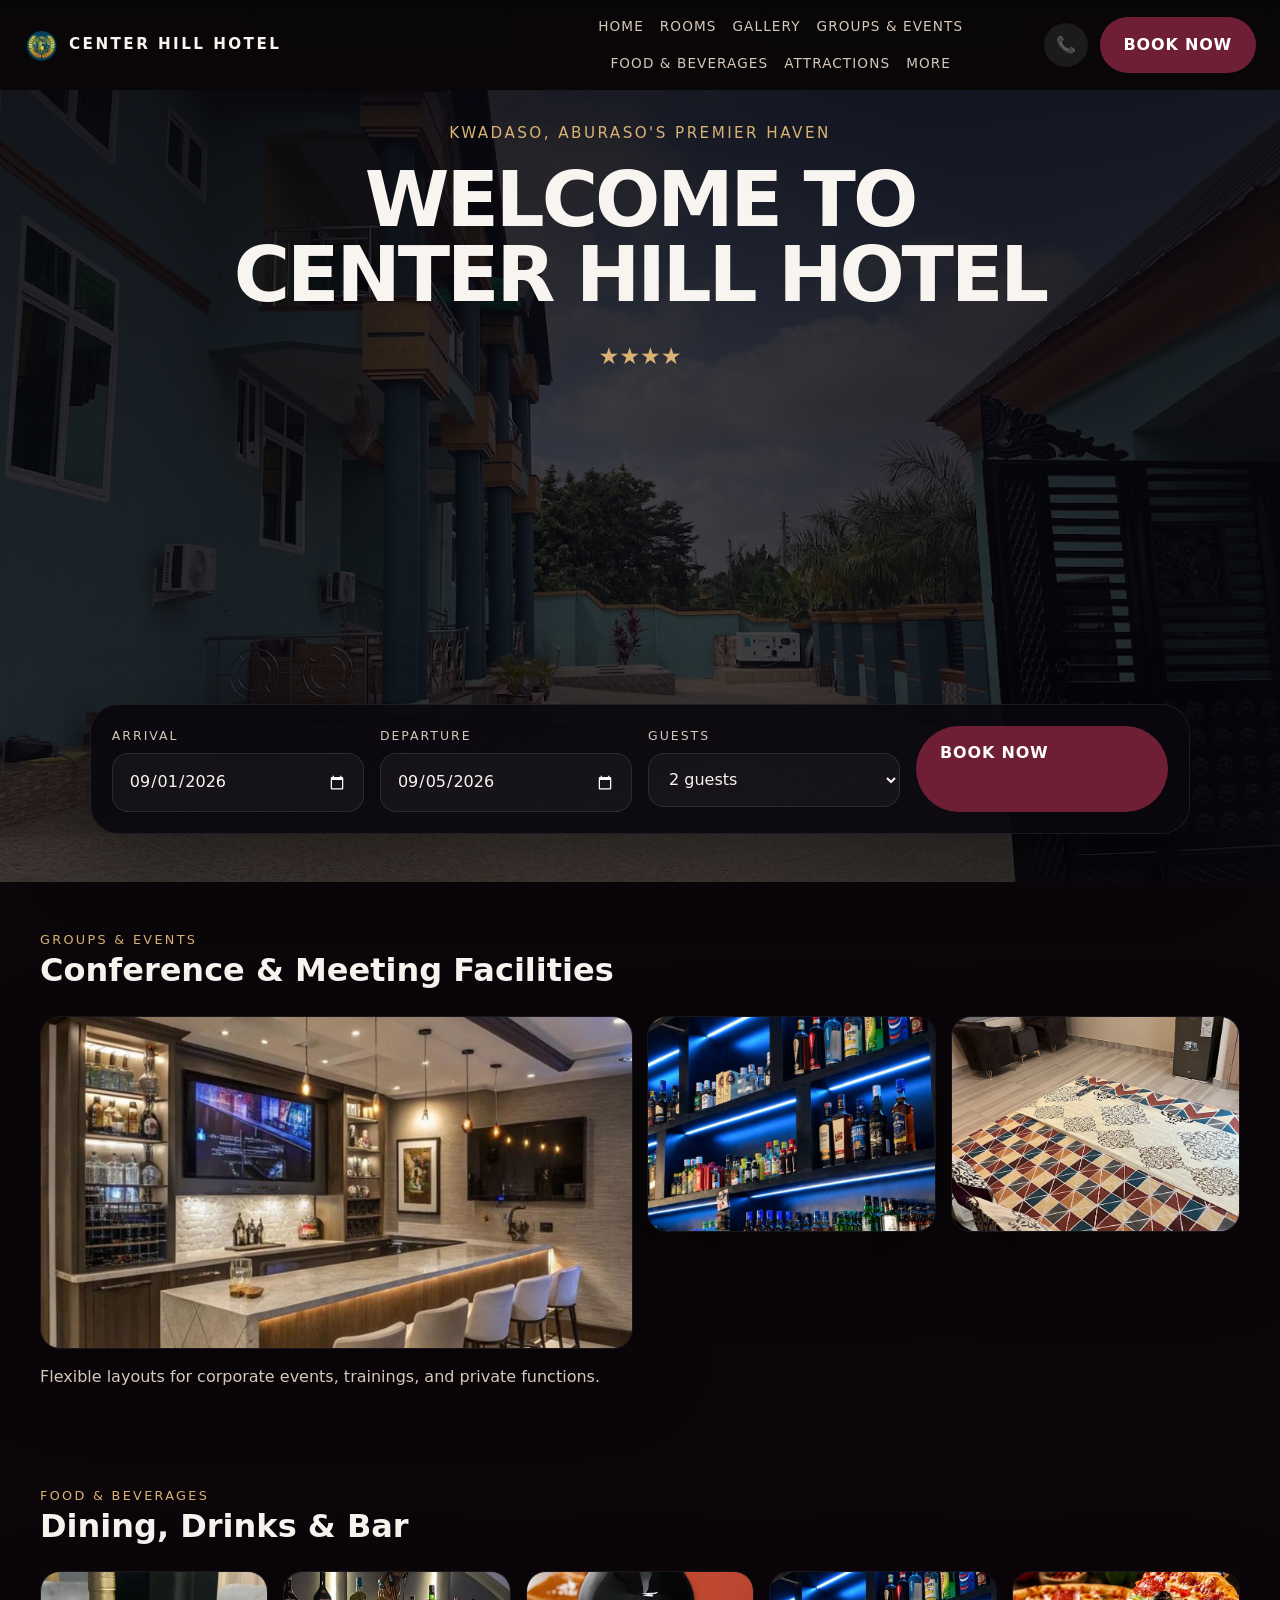
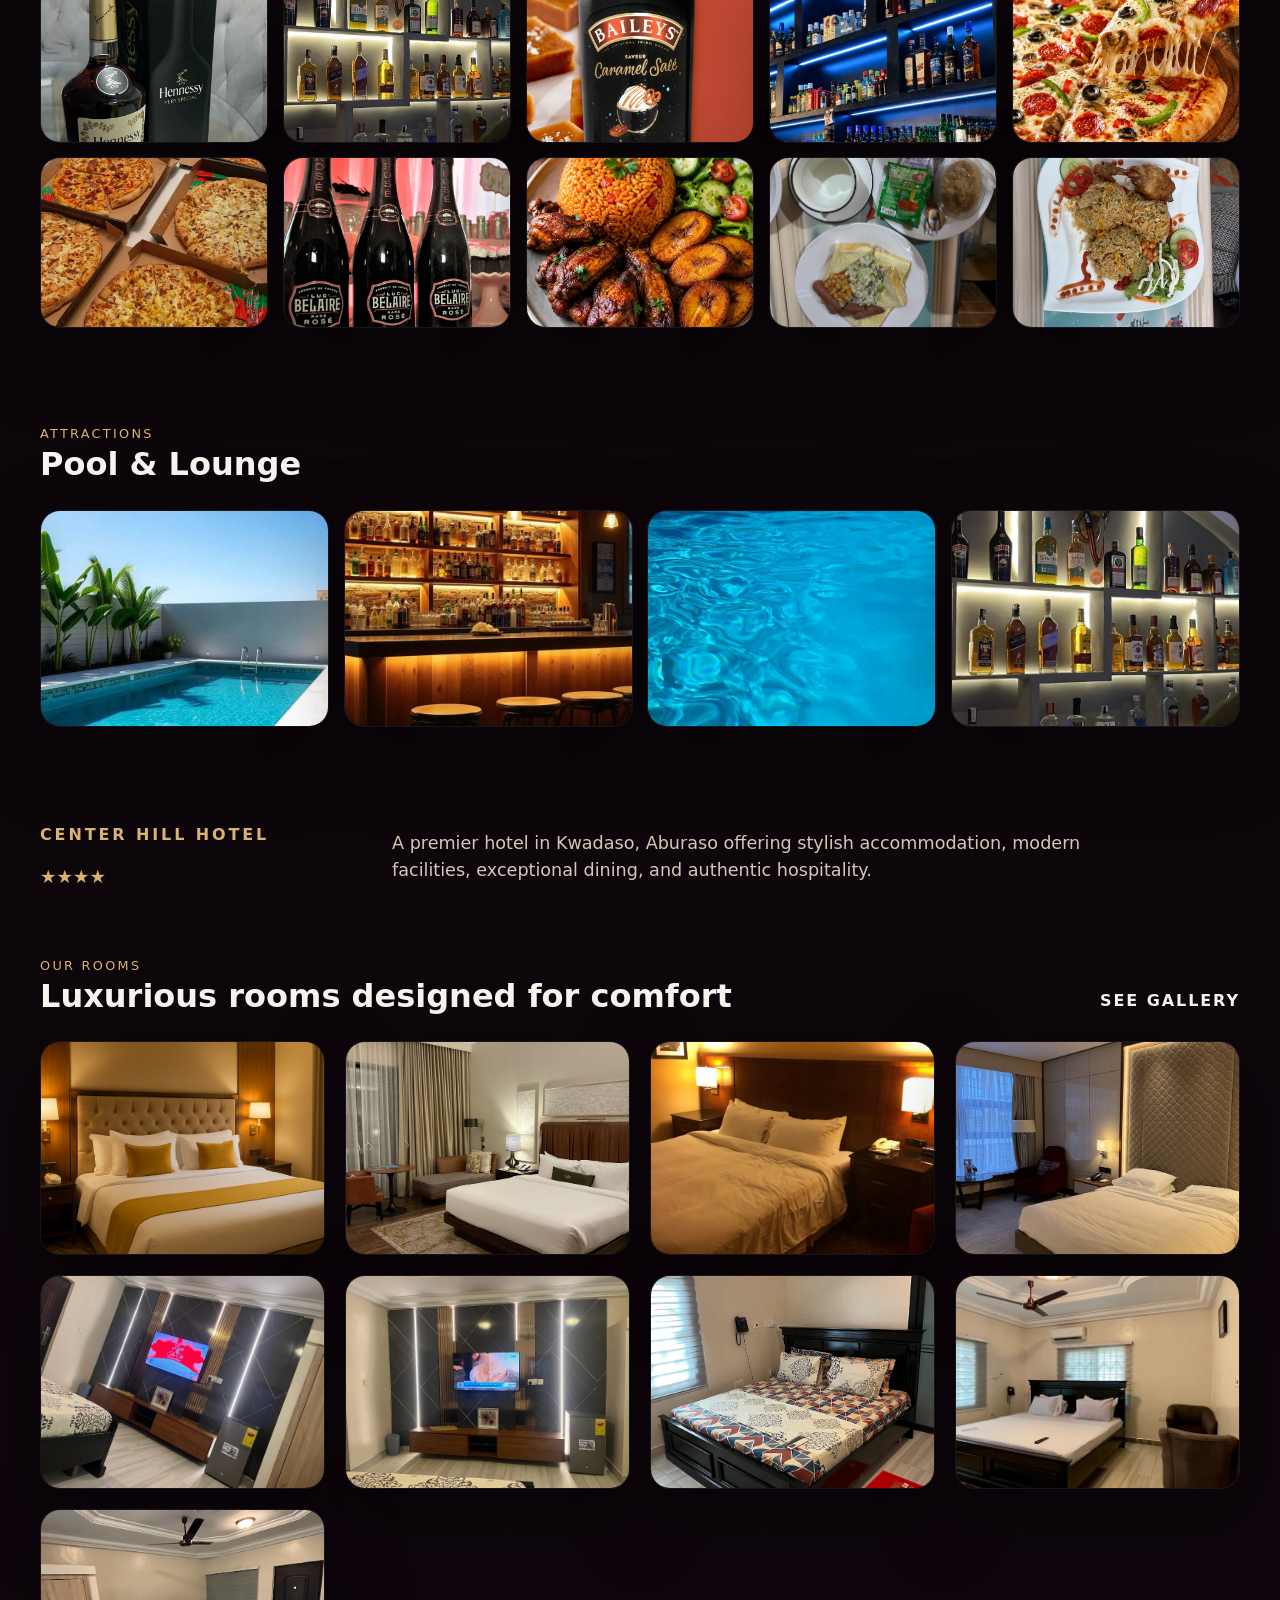
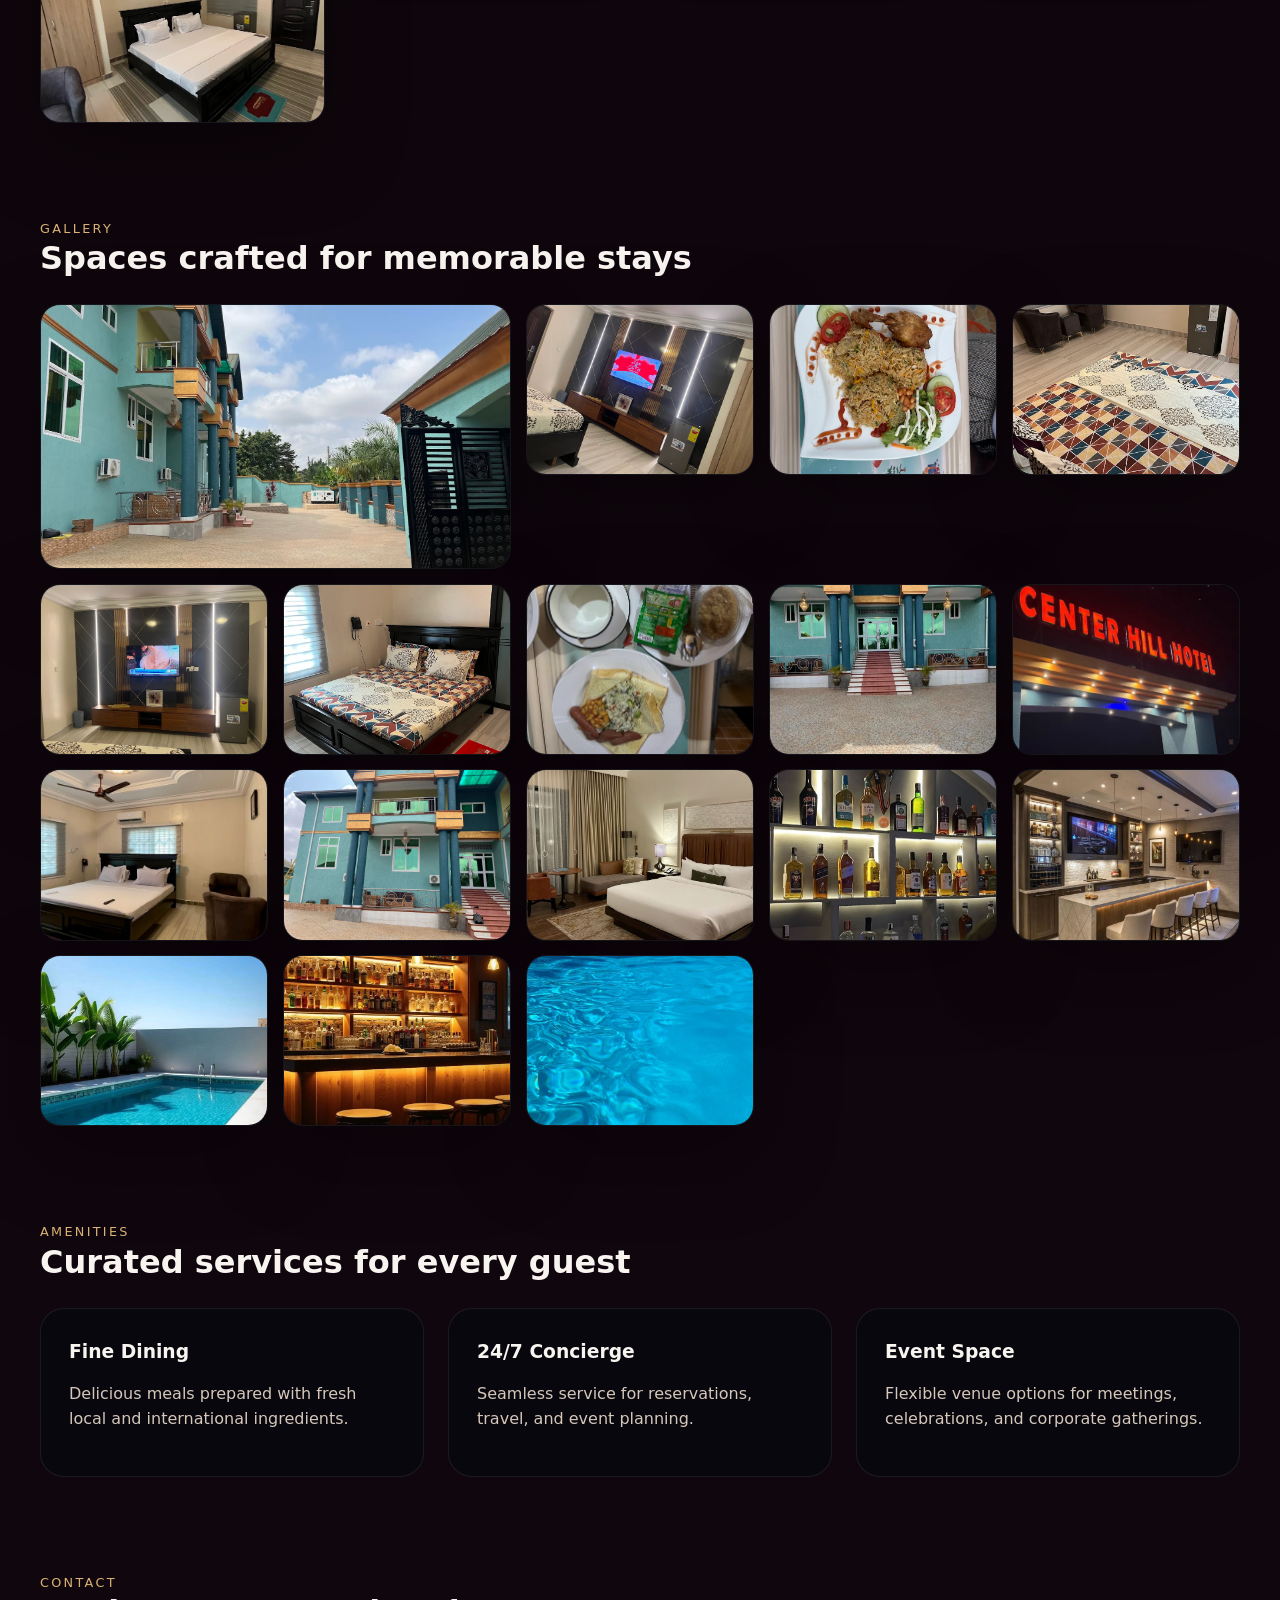
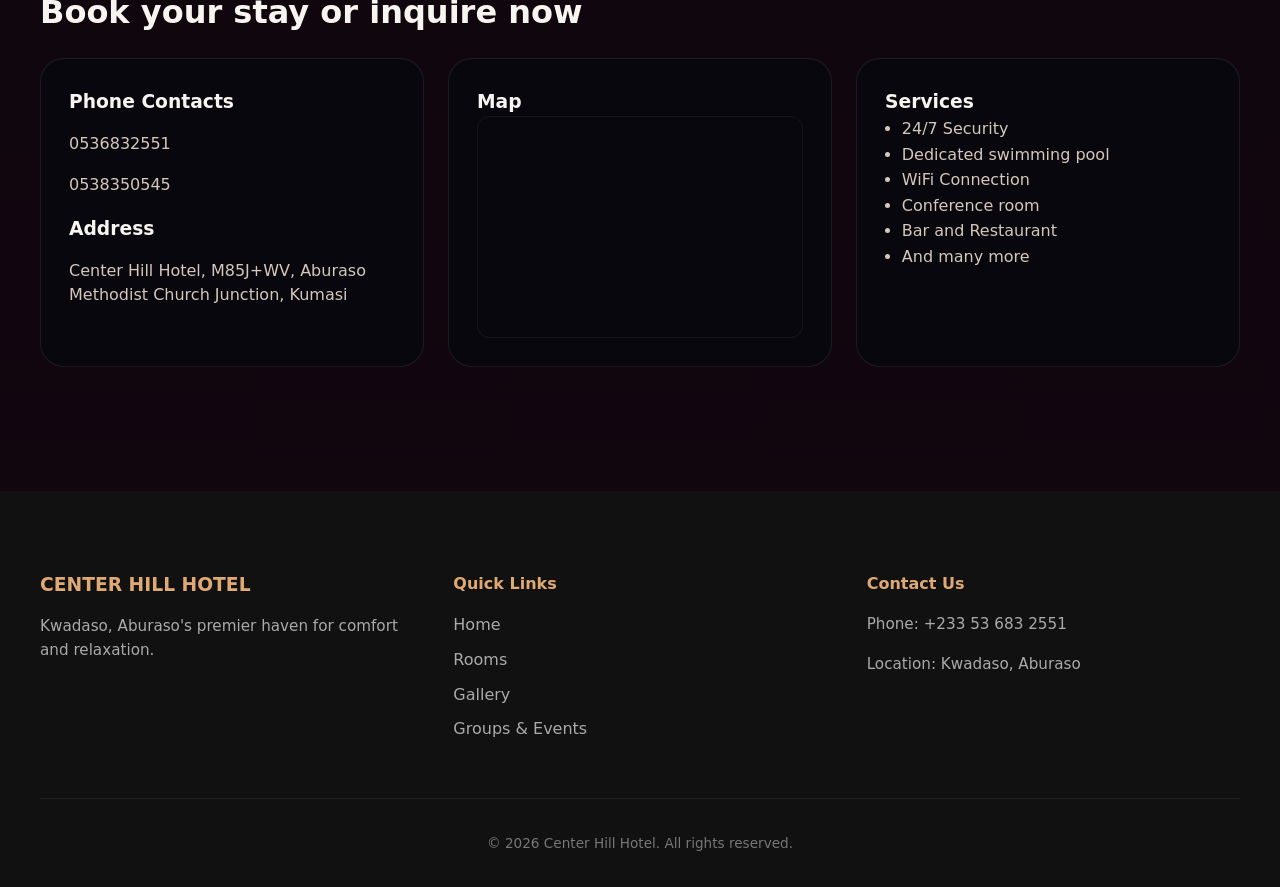
==== commit 2fe13c49: "Update SEO title and meta option" ====
--- a/index.html
+++ b/index.html
@@ -1,14 +1,13 @@
 <!DOCTYPE html>
 <html lang="en">
 <head>
-  <meta charset="UTF-8" />
-  <meta name="viewport" content="width=device-width, initial-scale=1.0" />
-  <title>CENTER HILL HOTEL</title>
-  <link rel="stylesheet" href="styles.css" />
-  <link rel="icon" type="image/png" href="logo.png" />
+    <meta charset="UTF-8" />
+    <meta name="viewport" content="width=device-width, initial-scale=1.0" />
+    <title>Center Hill Hotel Kumasi - Official Website</title>
+    <meta name="description" content="Welcome to Center Hill Hotel Kumasi. Enjoy our comfortable rooms, modern amenities, bar, and excellent venue for events and parties.">
+    <link rel="stylesheet" href="styles.css" />
+    <link rel="icon" type="image/png" href="logo.png" />
 </head>
-<body>
-  <header class="site-header">
     <div class="header-inner">
       <div class="brand-wrap">
         <div class="brand">
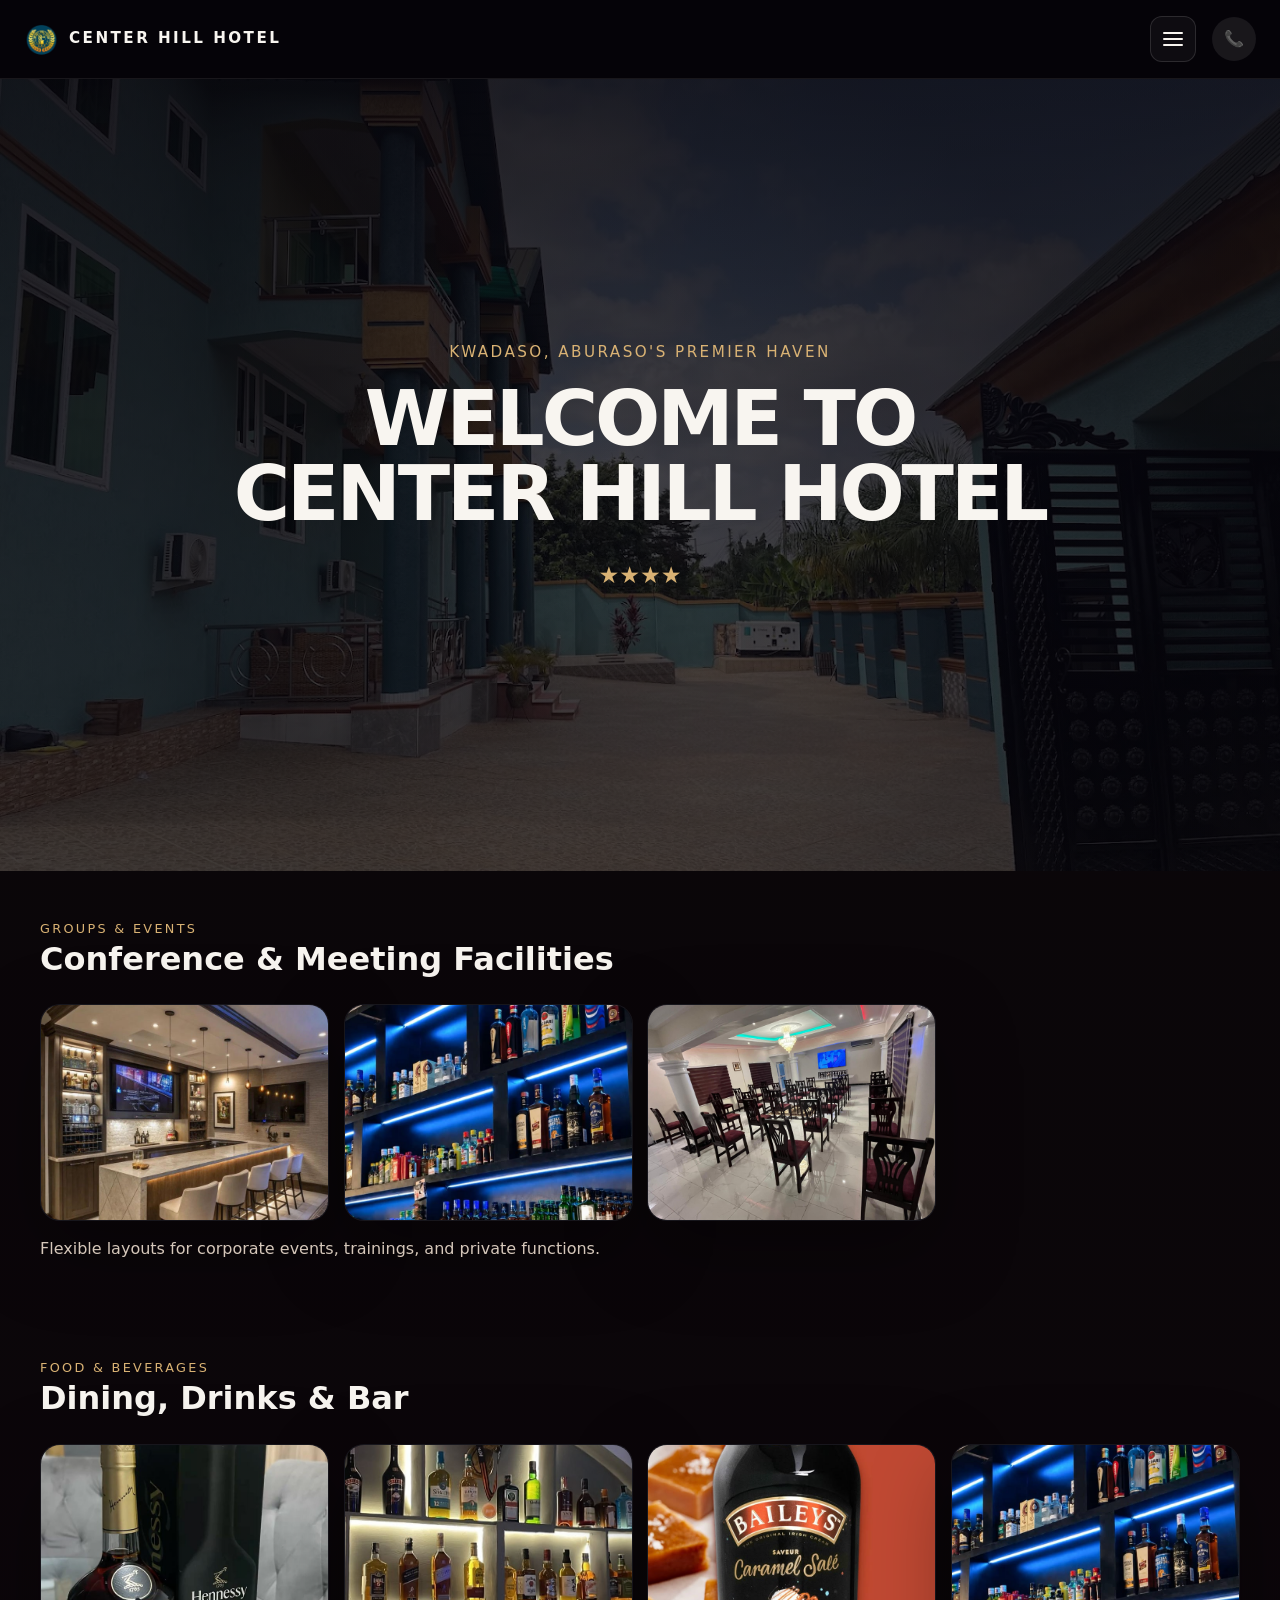
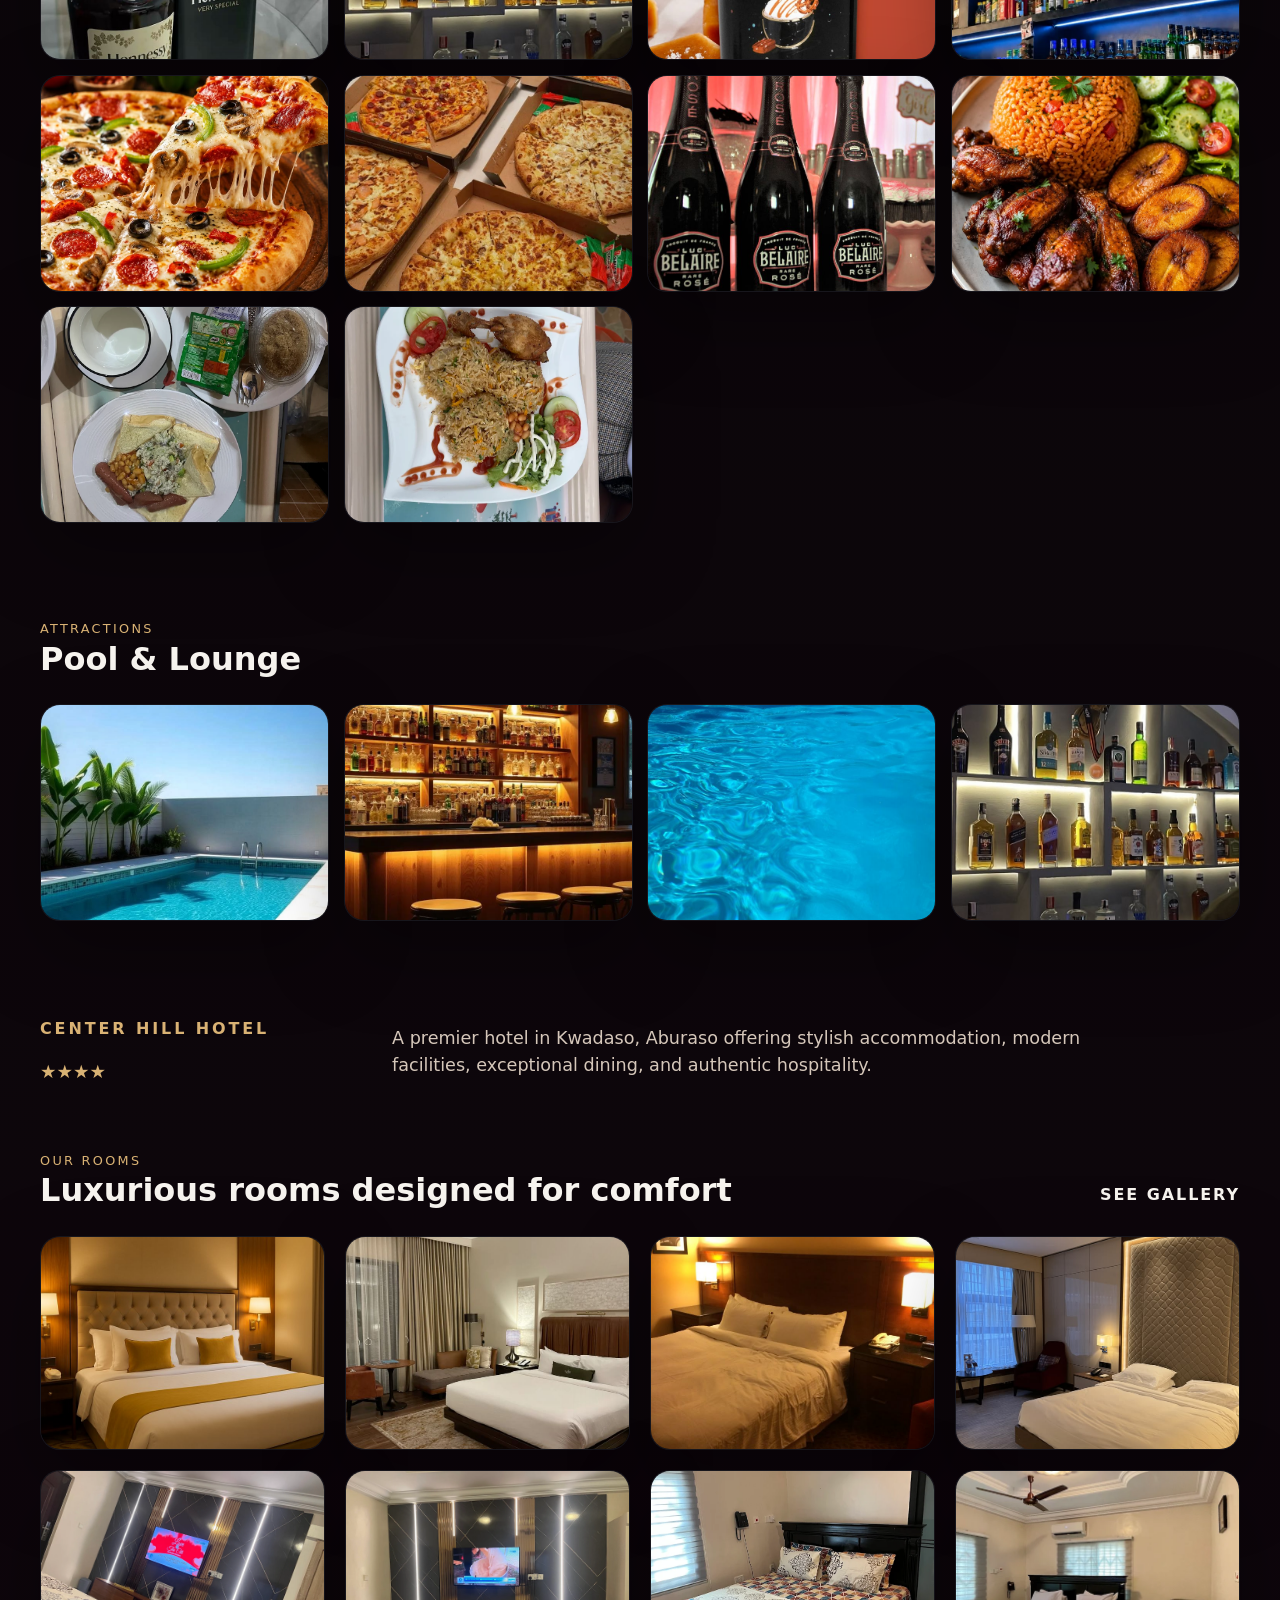
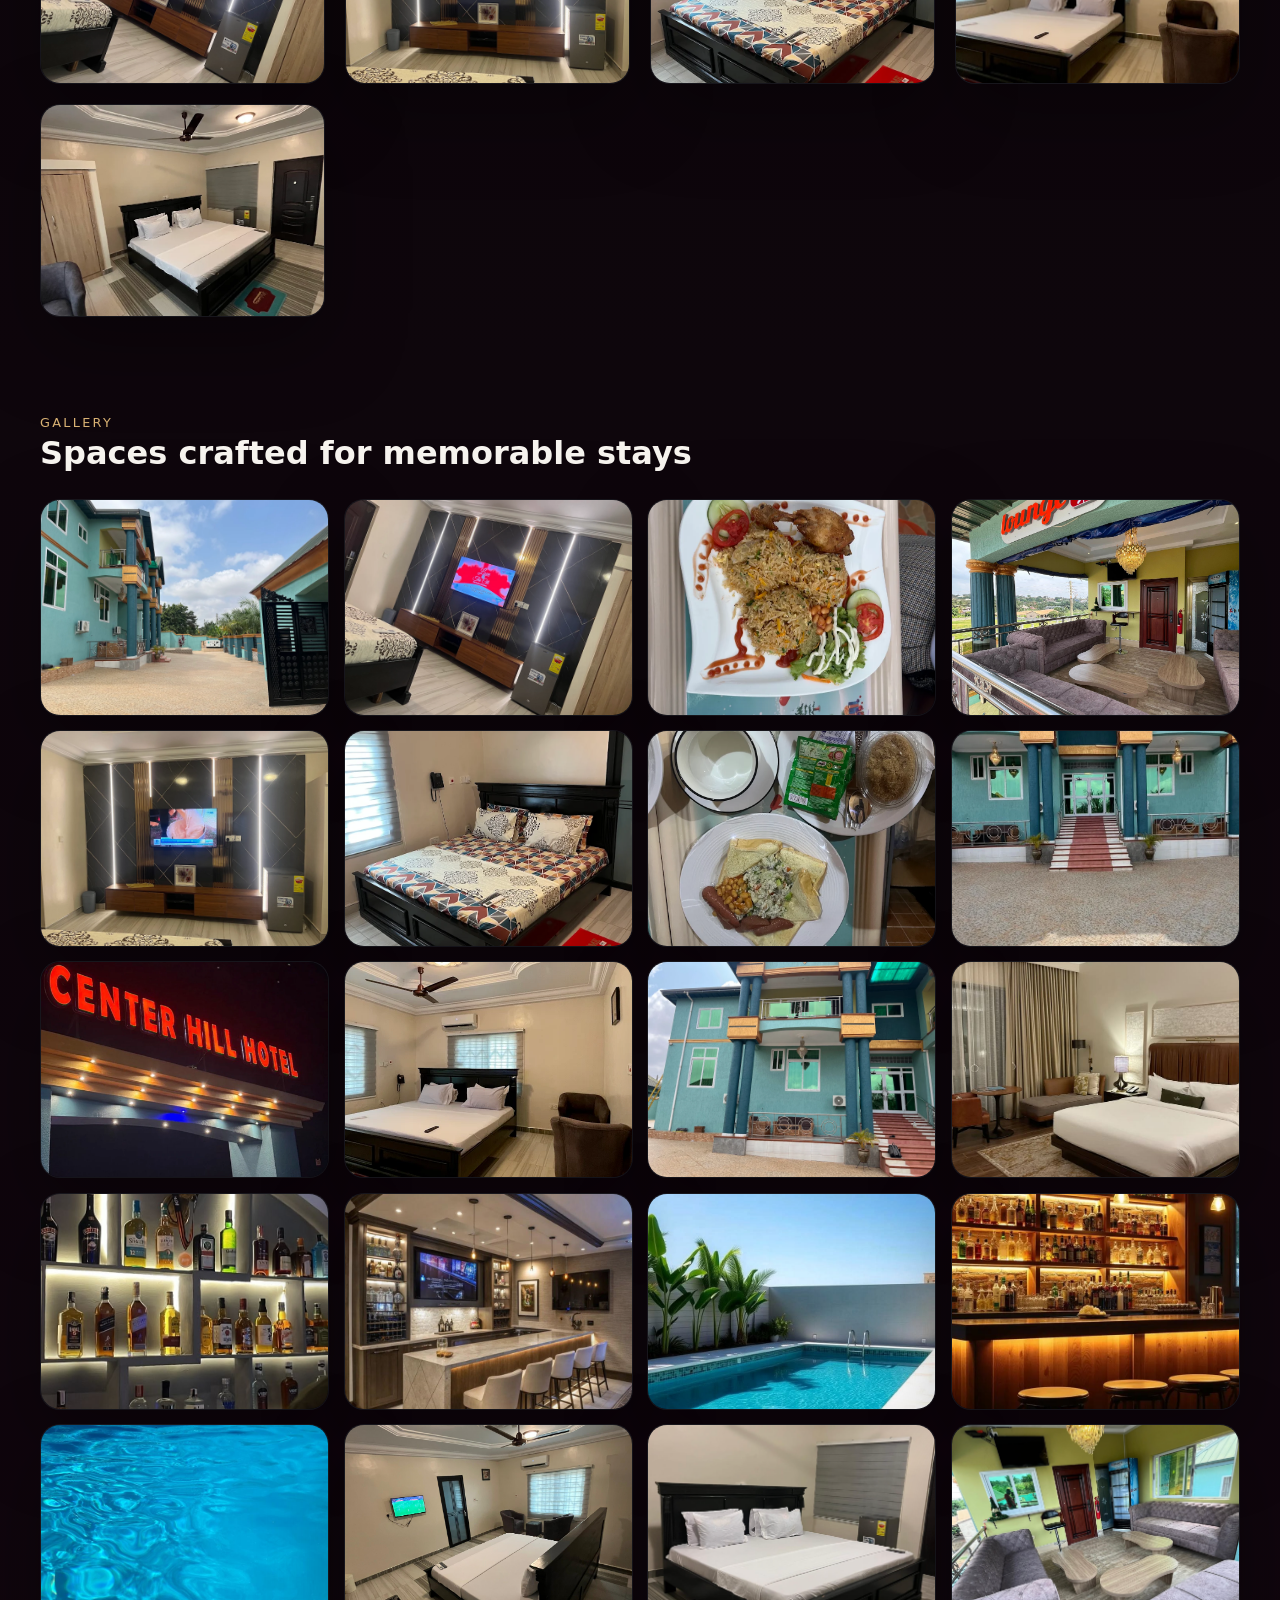
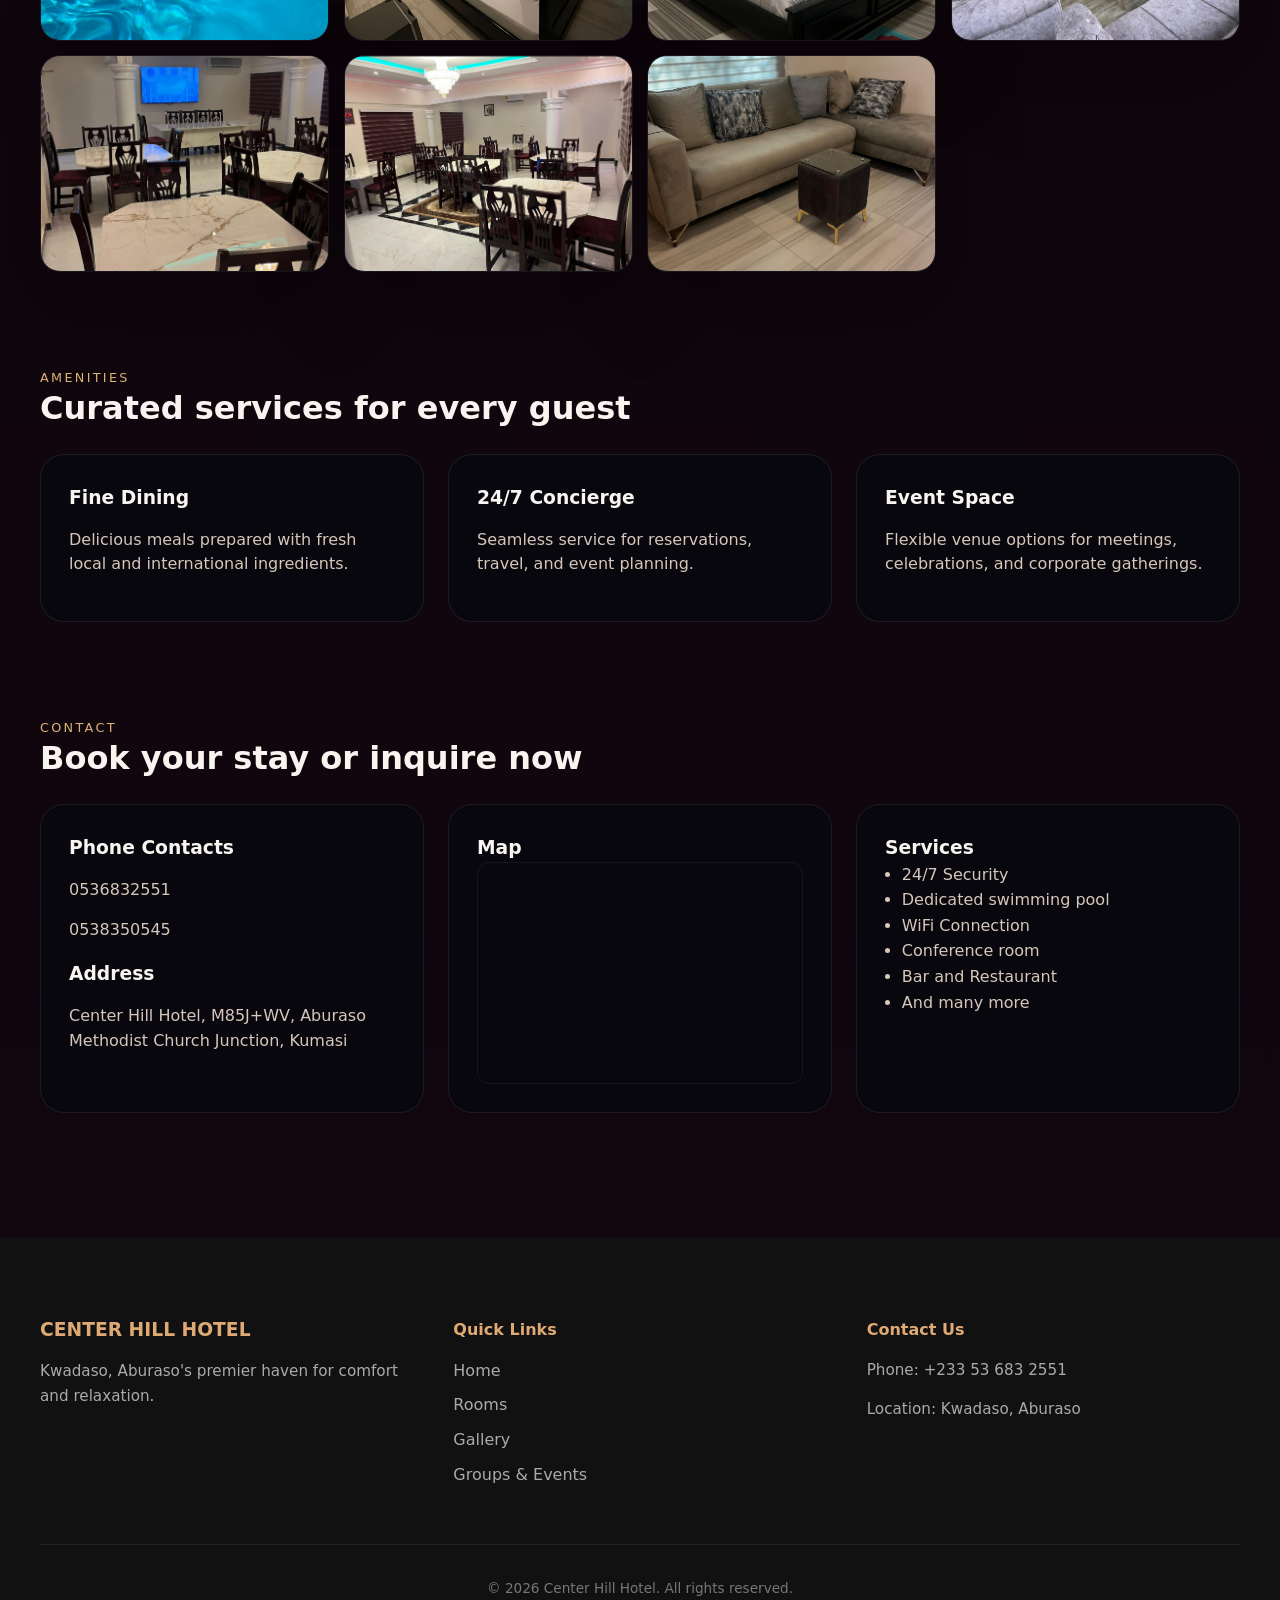
==== commit 99120843: "Update hotel gallery images and sizing" ====
--- a/index.html
+++ b/index.html
@@ -6,8 +6,10 @@
     <title>Center Hill Hotel Kumasi - Official Website</title>
     <meta name="description" content="Welcome to Center Hill Hotel Kumasi. Enjoy our comfortable rooms, modern amenities, bar, and excellent venue for events and parties.">
     <link rel="stylesheet" href="styles.css" />
-    <link rel="icon" type="image/png" href="logo.png" />
+    <link rel="icon" type="image/png" href="./logo.png" />
 </head>
+<body>
+  <header class="site-header">
     <div class="header-inner">
       <div class="brand-wrap">
         <div class="brand">
@@ -36,7 +38,6 @@
         <a href="tel:+233536832551" class="phone-action" aria-label="Call hotel">
           <span>📞</span>
         </a>
-        <a href="booking.html" class="button button-primary">BOOK NOW</a>
       </div>
     </div>
   </header>
@@ -52,26 +53,6 @@
         </div>
       </div>
 
-      <div class="booking-panel" id="booking">
-        <div class="booking-field">
-          <label for="arrival">Arrival</label>
-          <input type="date" id="arrival" value="2026-09-01" />
-        </div>
-        <div class="booking-field">
-          <label for="departure">Departure</label>
-          <input type="date" id="departure" value="2026-09-05" />
-        </div>
-        <div class="booking-field">
-          <label for="guests">Guests</label>
-          <select id="guests">
-            <option>1 guest</option>
-            <option selected>2 guests</option>
-            <option>3 guests</option>
-            <option>4 guests</option>
-          </select>
-        </div>
-        <a class="button button-secondary" href="booking.html" role="button">BOOK NOW</a>
-      </div>
     </section>
 
     <section class="section" id="events">
@@ -89,7 +70,7 @@
           <img src="bar.jpg" alt="Event bar" />
         </div>
         <div class="gallery-card">
-          <img src="unnamed (3).jpeg" alt="Meeting setup" />
+          <img src="JPEG image-47FF-BC11-53-0.jpeg" alt="Dining room" />
         </div>
       </div>
       <div style="margin-top:1rem;color:var(--text-muted)">Flexible layouts for corporate events, trainings, and private functions.</div>
@@ -182,7 +163,7 @@
           <img src="unnamed (2).jpeg" alt="Interior corridor" />
         </div>
         <div class="gallery-card">
-          <img src="unnamed (3).jpeg" alt="Reception lounge" />
+          <img src="JPEG image-46EF-9A19-96-0.jpeg" alt="Hotel lounge" />
         </div>
         <div class="gallery-card">
           <img src="unnamed (5).jpeg" alt="Guest seating area" />
@@ -222,6 +203,24 @@
         </div>
         <div class="gallery-card">
           <img src="Summer pool .jpeg" alt="Swimming pool area" />
+        </div>
+        <div class="gallery-card">
+          <img src="JPEG image-4B00-BFD3-6D-0.jpeg" alt="Hotel bedroom" />
+        </div>
+        <div class="gallery-card">
+          <img src="Screenshot 2026-09-03 at 8.52.23 PM.png" alt="Hotel bedroom interior" />
+        </div>
+        <div class="gallery-card">
+          <img src="Screenshot 2026-09-03 at 8.58.09 PM.png" alt="Hotel lounge interior" />
+        </div>
+        <div class="gallery-card">
+          <img src="Screenshot 2026-09-03 at 8.59.43 PM.png" alt="Hotel dining room" />
+        </div>
+        <div class="gallery-card">
+          <img src="Screenshot 2026-09-03 at 9.00.43 PM.png" alt="Hotel dining area" />
+        </div>
+        <div class="gallery-card">
+          <img src="Screenshot 2026-09-03 at 9.02.28 PM.png" alt="Hotel seating area" />
         </div>
       </div>
     </section>
--- a/styles.css
+++ b/styles.css
@@ -77,18 +77,36 @@
 }
 
 .site-nav {
-  display: flex;
-  flex-wrap: wrap;
-  justify-content: center;
-  gap: 1rem;
-  flex: 1;
+  display: none;
+  position: absolute;
+  top: calc(100% + 0.5rem);
+  left: 1.5rem;
+  right: 1.5rem;
+  flex-direction: column;
+  align-items: stretch;
+  gap: 0;
+  padding: 0.75rem 1rem 0.5rem;
+  background: rgba(12, 10, 15, 0.98);
+  border: 1px solid rgba(255, 255, 255, 0.08);
+  border-radius: 18px;
+  box-shadow: var(--shadow);
+}
+
+.site-nav.is-open {
+  display: flex;
 }
 
 .site-nav a {
-  font-size: 0.85rem;
+  padding: 0.9rem 0.35rem;
+  border-bottom: 1px solid rgba(255, 255, 255, 0.08);
+  font-size: 0.82rem;
   letter-spacing: 0.08em;
   color: var(--text-muted);
   transition: color 0.24s ease;
+}
+
+.site-nav a:last-child {
+  border-bottom: none;
 }
 
 .site-nav a:hover {
@@ -313,7 +331,8 @@
 .room-card img,
 .gallery-card img {
   width: 100%;
-  height: 100%;
+  height: auto;
+  aspect-ratio: 4 / 3;
   display: block;
   object-fit: cover;
 }
@@ -334,15 +353,9 @@
 
 .gallery-grid {
   display: grid;
-  grid-template-columns: repeat(auto-fit, minmax(220px, 1fr));
+  grid-template-columns: repeat(4, minmax(0, 1fr));
   gap: 0.9rem;
 }
-
-.gallery-card.large-card {
-  grid-column: span 2;
-  aspect-ratio: 16 / 9;
-}
-
 
 .amenities-grid,
 .contact-grid {
@@ -397,13 +410,31 @@
     grid-template-columns: repeat(2, minmax(0, 1fr));
   }
 
-  .gallery-card.large-card {
-    grid-column: span 2;
-  }
 }
 
 .mobile-menu-toggle {
-  display: none;
+  display: inline-flex;
+  flex-direction: column;
+  justify-content: center;
+  align-items: center;
+  gap: 0.28rem;
+  width: 46px;
+  height: 46px;
+  border: 1px solid rgba(255, 255, 255, 0.12);
+  border-radius: 12px;
+  background: rgba(255, 255, 255, 0.04);
+  cursor: pointer;
+  padding: 0;
+  flex-shrink: 0;
+}
+
+.mobile-menu-toggle span {
+  display: block;
+  width: 20px;
+  height: 2px;
+  border-radius: 999px;
+  background: var(--text);
+  transition: transform 0.25s ease, opacity 0.25s ease;
 }
 
 @media (max-width: 720px) {
@@ -422,61 +453,6 @@
     justify-content: space-between;
   }
 
-  .mobile-menu-toggle {
-    display: inline-flex;
-    flex-direction: column;
-    justify-content: center;
-    align-items: center;
-    gap: 0.28rem;
-    width: 46px;
-    height: 46px;
-    border: 1px solid rgba(255, 255, 255, 0.12);
-    border-radius: 12px;
-    background: rgba(255, 255, 255, 0.04);
-    cursor: pointer;
-    padding: 0;
-    flex-shrink: 0;
-  }
-
-  .mobile-menu-toggle span {
-    display: block;
-    width: 20px;
-    height: 2px;
-    border-radius: 999px;
-    background: var(--text);
-    transition: transform 0.25s ease, opacity 0.25s ease;
-  }
-
-  .site-nav {
-    position: absolute;
-    top: calc(100% + 0.5rem);
-    left: 0;
-    right: 0;
-    display: none;
-    flex-direction: column;
-    align-items: stretch;
-    gap: 0;
-    padding: 0.75rem 1rem 0.5rem;
-    background: rgba(12, 10, 15, 0.98);
-    border: 1px solid rgba(255, 255, 255, 0.08);
-    border-radius: 18px;
-    box-shadow: var(--shadow);
-  }
-
-  .site-nav.is-open {
-    display: flex;
-  }
-
-  .site-nav a {
-    padding: 0.9rem 0.35rem;
-    border-bottom: 1px solid rgba(255, 255, 255, 0.08);
-    font-size: 0.82rem;
-  }
-
-  .site-nav a:last-child {
-    border-bottom: none;
-  }
-
   .header-actions {
     display: none;
   }
@@ -492,6 +468,12 @@
   .room-grid,
   .gallery-grid {
     grid-template-columns: 1fr;
+  }
+
+  .room-card img,
+  .gallery-card img {
+    object-fit: contain;
+    background: #151018;
   }
 
   .section-header {
